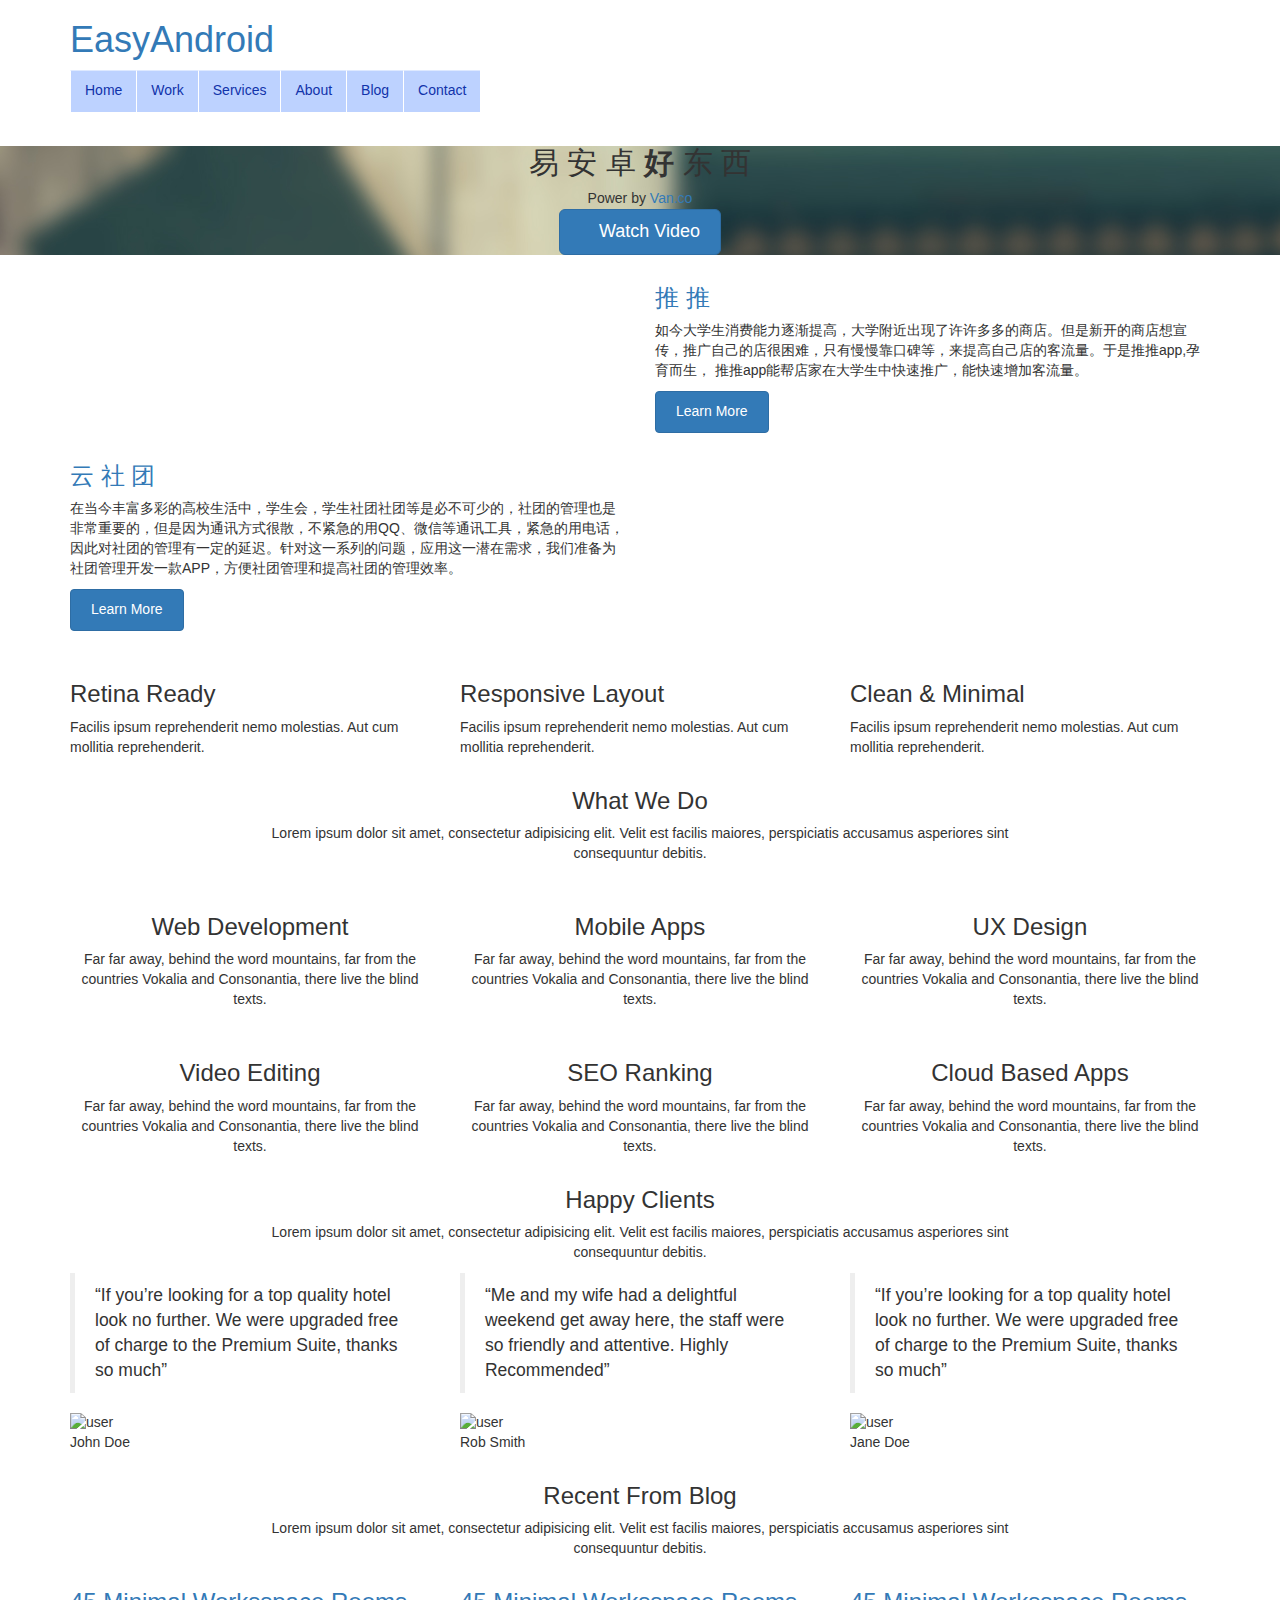
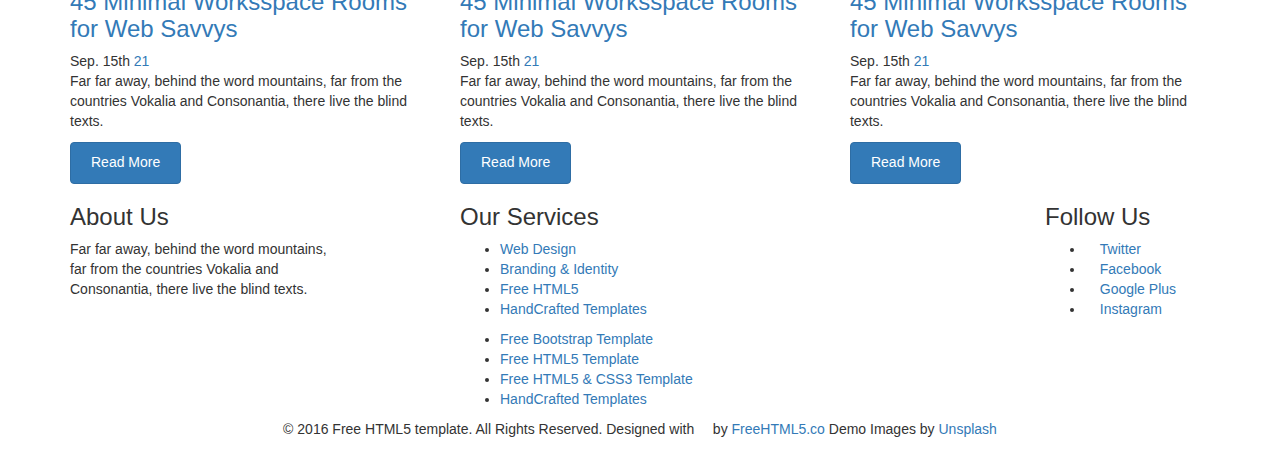
==== new/index.html @ 2b30f3b7 "new" ====
<!DOCTYPE html>
<!--[if lt IE 7]>      <html class="no-js lt-ie9 lt-ie8 lt-ie7"> <![endif]-->
<!--[if IE 7]>         <html class="no-js lt-ie9 lt-ie8"> <![endif]-->
<!--[if IE 8]>         <html class="no-js lt-ie9"> <![endif]-->
<!--[if gt IE 8]><!--> <html class="no-js"> <!--<![endif]-->
	<head>
	<meta charset="utf-8">
	<meta http-equiv="X-UA-Compatible" content="IE=edge">
	<title>Glow &mdash; 100% Free Fully Responsive HTML5 Template by FREEHTML5.co</title>
	<meta name="viewport" content="width=device-width, initial-scale=1">
	<meta name="description" content="Free HTML5 Template by FREEHTML5.CO" />
	<meta name="keywords" content="free html5, free template, free bootstrap, html5, css3, mobile first, responsive" />
	<meta name="author" content="FREEHTML5.CO" />

  <!-- 
	//////////////////////////////////////////////////////

	FREE HTML5 TEMPLATE 
	DESIGNED & DEVELOPED by FREEHTML5.CO
		
	Website: 		http://freehtml5.co/
	Email: 			info@freehtml5.co
	Twitter: 		http://twitter.com/fh5co
	Facebook: 		https://www.facebook.com/fh5co

	//////////////////////////////////////////////////////
	 -->

  	<!-- Facebook and Twitter integration -->
	<meta property="og:title" content=""/>
	<meta property="og:image" content=""/>
	<meta property="og:url" content=""/>
	<meta property="og:site_name" content=""/>
	<meta property="og:description" content=""/>
	<meta name="twitter:title" content="" />
	<meta name="twitter:image" content="" />
	<meta name="twitter:url" content="" />
	<meta name="twitter:card" content="" />

	<!-- Place favicon.ico and apple-touch-icon.png in the root directory -->
	<link rel="shortcut icon" href="favicon.ico">

	<!-- <link href='https://fonts.googleapis.com/css?family=Open+Sans:400,700,300' rel='stylesheet' type='text/css'> -->
	
	<!-- Animate.css -->
	<link rel="stylesheet" href="css/animate.css">
	<!-- Icomoon Icon Fonts-->
	<link rel="stylesheet" href="css/icomoon.css">
	<!-- Bootstrap  -->
	<link rel="stylesheet" href="css/bootstrap.css">
	<!-- Magnific Popup -->
	<link rel="stylesheet" href="css/magnific-popup.css">
	<!-- Superfish -->
	<link rel="stylesheet" href="css/superfish.css">

	<link rel="stylesheet" href="css/style.css">


	<!-- Modernizr JS -->
	<script src="js/modernizr-2.6.2.min.js"></script>
	<!-- FOR IE9 below -->
	<!--[if lt IE 9]>
	<script src="js/respond.min.js"></script>
	<![endif]-->

	</head>
	<body>
		<div id="fh5co-wrapper">
		<div id="fh5co-page">
		<div id="fh5co-header">
			<header id="fh5co-header-section">
				<div class="container">
					<div class="nav-header">
						<a href="#" class="js-fh5co-nav-toggle fh5co-nav-toggle"><i></i></a>
						<h1 id="fh5co-logo"><a href="index.html">EasyAndroid</a></h1>
						<!-- START #fh5co-menu-wrap -->
						<nav id="fh5co-menu-wrap" role="navigation">
							<ul class="sf-menu" id="fh5co-primary-menu">
								<li class="active">
									<a href="index.html">Home</a>
								</li>
								<li>
									<a href="portfolio.html" class="fh5co-sub-ddown">Work</a>
									<ul class="fh5co-sub-menu">
										<li><a href="http://freehtml5.co/preview/?item=build-free-html5-bootstrap-template" target="_blank">Build</a></li>
										<li><a href="http://freehtml5.co/preview/?item=work-free-html5-template-bootstrap" target="_blank">Work</a></li>
										<li><a href="http://freehtml5.co/preview/?item=light-free-html5-template-bootstrap" target="_blank">Light</a></li>
										<li><a href="http://freehtml5.co/preview/?item=relic-free-html5-template-using-bootstrap" target="_blank">Relic</a></li>
										<li><a href="http://freehtml5.co/preview/?item=display-free-html5-template-using-bootstrap" target="_blank">Display</a></li>
										<li><a href="http://freehtml5.co/preview/?item=sprint-free-html5-template-bootstrap" target="_blank">Sprint</a></li>
									</ul>
								</li>
								<li>
									<a href="services.html" class="fh5co-sub-ddown">Services</a>
									 <ul class="fh5co-sub-menu">
									 	<li><a href="left-sidebar.html">Web Development</a></li>
									 	<li><a href="right-sidebar.html">Branding &amp; Identity</a></li>
										<li>
											<a href="#" class="fh5co-sub-ddown">Free HTML5</a>
											<ul class="fh5co-sub-menu">
												<li><a href="http://freehtml5.co/preview/?item=build-free-html5-bootstrap-template" target="_blank">Build</a></li>
												<li><a href="http://freehtml5.co/preview/?item=work-free-html5-template-bootstrap" target="_blank">Work</a></li>
												<li><a href="http://freehtml5.co/preview/?item=light-free-html5-template-bootstrap" target="_blank">Light</a></li>
												<li><a href="http://freehtml5.co/preview/?item=relic-free-html5-template-using-bootstrap" target="_blank">Relic</a></li>
												<li><a href="http://freehtml5.co/preview/?item=display-free-html5-template-using-bootstrap" target="_blank">Display</a></li>
												<li><a href="http://freehtml5.co/preview/?item=sprint-free-html5-template-bootstrap" target="_blank">Sprint</a></li>
											</ul>
										</li>
										<li><a href="#">UI Animation</a></li>
										<li><a href="#">Copywriting</a></li>
										<li><a href="#">Photography</a></li> 
									</ul>
								</li>
								<li><a href="about.html">About</a></li>
								<li><a href="blog.html">Blog</a></li>
								<li><a href="contact.html">Contact</a></li>
							</ul>
						</nav>
					</div>
				</div>
			</header>
		</div>
		

		<div class="fh5co-hero">
			<div class="fh5co-overlay"></div>
			<div class="fh5co-cover text-center" data-stellar-background-ratio="0.5" style="background-image: url(images/background1.jpg);">
				<div class="desc animate-box">
					<!--<h2>Easy Android <strong>Good</strong> Things</h2>-->
					<h2>易 安 卓 <strong>好</strong> 东 西 </h2>
					<!--<span>Lovely Crafted by <a href="http://frehtml5.co/" target="_blank" class="fh5co-site-name">FREEHTML5.co</a></span>-->
					<span>Power by <a href="http://frehtml5.co/" target="_blank" class="fh5co-site-name">Van.co</a></span>
					<p><a class="btn btn-primary btn-lg popup-vimeo btn-video" href="https://vimeo.com/channels/staffpicks/93951774"><i class="icon-play"></i> Watch Video</a></p>
				</div>
			</div>

		</div>
		<!-- end:header-top -->
		<div id="fh5co-partner">
			<div class="container">
				<div class="partner-wrap">
					<div class="wrap">
						<div class="partner animate-box">
							<div class="inner">
								<img class="img-responsive" src="images/logo-1.png" alt="">
							</div>
						</div>
						<div class="partner animate-box">
							<div class="inner">
								<img class="img-responsive" src="images/logo-2.png" alt="">
							</div>
						</div>
						<div class="partner animate-box">
							<div class="inner">
								<img class="img-responsive" src="images/logo-3.png" alt="">
							</div>
						</div>
						<div class="partner animate-box">
							<div class="inner">
								<img class="img-responsive" src="images/logo-4.png" alt="">
							</div>
						</div>
						<div class="partner animate-box">
							<div class="inner">
								<img class="img-responsive" src="images/logo-5.png" alt="">
							</div>
						</div>
					</div>
				</div>
			</div>
		</div>
		<div id="fh5co-work">
			<div class="container">
				<div class="row">
					<div class="col-md-12 work">
						<div class="row">
							<div class="col-md-6 col-md-pull-2">
								<div class="half-inner" style="background-image:url(images/tuitui.jpg);">
								</div>
							</div>
							<div class="col-md-6 animate-box">
								<div class="desc">
									<h3><a href="#">推 推</a></h3>
									<p>如今大学生消费能力逐渐提高，大学附近出现了许许多多的商店。但是新开的商店想宣传，推广自己的店很困难，只有慢慢靠口碑等，来提高自己店的客流量。于是推推app,孕育而生，
										推推app能帮店家在大学生中快速推广，能快速增加客流量。
									</p>
									<p><a class="btn btn-primary" href="#">Learn More</a></p>
								</div>
							</div>
						</div>
					</div>
					<div class="col-md-12 work">
						<div class="row">
							<div class="col-md-6 col-md-push-6">
								<div class="half-inner half-inner2" style="background-image:url(images/chengyuan.png);">
								</div>
							</div>
							<div class="col-md-6 col-md-pull-6 animate-box">
								<div class="desc desc2">
									<h3><a href="#">云 社 团</a></h3>
									<p>在当今丰富多彩的高校生活中，学生会，学生社团社团等是必不可少的，社团的管理也是非常重要的，但是因为通讯方式很散，不紧急的用QQ、微信等通讯工具，紧急的用电话，因此对社团的管理有一定的延迟。针对这一系列的问题，应用这一潜在需求，我们准备为社团管理开发一款APP，方便社团管理和提高社团的管理效率。</p>
									<p><a class="btn btn-primary" href="#">Learn More</a></p>
								</div>
							</div>
						</div>
					</div>
				</div>
			</div>

			<div id="fh5co-features">
				<div class="container">
					<div class="row">
						<div class="col-md-4 animate-box">

							<div class="feature-left">
								<span class="icon">
									<i class="icon-laptop"></i>
								</span>
								<div class="feature-copy">
									<h3>Retina Ready</h3>
									<p>Facilis ipsum reprehenderit nemo molestias. Aut cum mollitia reprehenderit.</p>
								</div>
							</div>

						</div>

						<div class="col-md-4 animate-box">
							<div class="feature-left">
								<span class="icon">
									<i class="icon-mobile"></i>
								</span>
								<div class="feature-copy">
									<h3>Responsive Layout</h3>
									<p>Facilis ipsum reprehenderit nemo molestias. Aut cum mollitia reprehenderit.</p>
								</div>
							</div>

						</div>
						<div class="col-md-4 animate-box">
							<div class="feature-left">
								<span class="icon">
									<i class="icon-browser"></i>
								</span>
								<div class="feature-copy">
									<h3>Clean &amp; Minimal</h3>
									<p>Facilis ipsum reprehenderit nemo molestias. Aut cum mollitia reprehenderit.</p>
								</div>
							</div>
						</div>
					</div>
				</div>
			</div>
		</div>

		<div id="fh5co-services-section">
			<div class="container">
				<div class="row">
					<div class="col-md-8 col-md-offset-2 text-center heading-section animate-box">
						<h3>What We Do</h3>
						<p>Lorem ipsum dolor sit amet, consectetur adipisicing elit. Velit est facilis maiores, perspiciatis accusamus asperiores sint consequuntur debitis.</p>
					</div>
				</div>
			</div>
			<div class="container">
				<div class="row text-center">
					<div class="col-md-4 col-sm-4">
						<div class="services animate-box">
							<span><i class="icon-browser"></i></span>
							<h3>Web Development</h3>
							<p>Far far away, behind the word mountains, far from the countries Vokalia and Consonantia, there live the blind texts.</p>
						</div>
					</div>
					<div class="col-md-4 col-sm-4">
						<div class="services animate-box">
							<span><i class="icon-mobile"></i></span>
							<h3>Mobile Apps</h3>
							<p>Far far away, behind the word mountains, far from the countries Vokalia and Consonantia, there live the blind texts.</p>
						</div>
					</div>
					<div class="col-md-4 col-sm-4">
						<div class="services animate-box">
							<span><i class="icon-tools"></i></span>
							<h3>UX Design</h3>
							<p>Far far away, behind the word mountains, far from the countries Vokalia and Consonantia, there live the blind texts.</p>
						</div>
					</div>
					<div class="col-md-4 col-sm-4">
						<div class="services animate-box">
							<span><i class="icon-video"></i></span>
							<h3>Video Editing</h3>
							<p>Far far away, behind the word mountains, far from the countries Vokalia and Consonantia, there live the blind texts.</p>
						</div>
					</div>
					<div class="col-md-4 col-sm-4">
						<div class="services animate-box">
							<span><i class="icon-search"></i></span>
							<h3>SEO Ranking</h3>
							<p>Far far away, behind the word mountains, far from the countries Vokalia and Consonantia, there live the blind texts.</p>
						</div>
					</div>
					<div class="col-md-4 col-sm-4">
						<div class="services animate-box">
							<span><i class="icon-cloud"></i></span>
							<h3>Cloud Based Apps</h3>
							<p>Far far away, behind the word mountains, far from the countries Vokalia and Consonantia, there live the blind texts.</p>
						</div>
					</div>
				</div>
			</div>
		</div>

		<!-- END What we do -->
		
		<div id="fh5co-content-section" class="fh5co-section-gray">
			<div class="container">
				<div class="row">
					<div class="col-md-8 col-md-offset-2 text-center heading-section animate-box">
						<h3>Happy Clients</h3>
						<p>Lorem ipsum dolor sit amet, consectetur adipisicing elit. Velit est facilis maiores, perspiciatis accusamus asperiores sint consequuntur debitis.</p>
					</div>
				</div>
			</div>
			<div class="container">
				<div class="row">
					<div class="col-md-4 animate-box">
						<div class="testimony">
							<blockquote>
								&ldquo;If you’re looking for a top quality hotel look no further. We were upgraded free of charge to the Premium Suite, thanks so much&rdquo;
							</blockquote>
							<figure>
								<img class="img-responsive" src="images/person_1.jpg" alt="user">
							</figure>
							<p class="author">John Doe</p>
						</div>
					</div>
					<div class="col-md-4 animate-box">
						<div class="testimony">
							<blockquote>
								&ldquo;Me and my wife had a delightful weekend get away here, the staff were so friendly and attentive. Highly Recommended&rdquo;
							</blockquote>
							<figure>
								<img class="img-responsive" src="images/person_2.jpg" alt="user">
							</figure>
							<p class="author">Rob Smith</p>
						</div>
					</div>
					<div class="col-md-4 animate-box">
						<div class="testimony">
							<blockquote>
								&ldquo;If you’re looking for a top quality hotel look no further. We were upgraded free of charge to the Premium Suite, thanks so much&rdquo;
							</blockquote>
							<figure>
								<img class="img-responsive" src="images/person_3.jpg" alt="user">
							</figure>
							<p class="author">Jane Doe</p>
						</div>
					</div>
				</div>
			</div>
		</div>
		<!-- fh5co-content-section -->


		<div id="fh5co-blog-section">
			<div class="container">
				<div class="row">
					<div class="col-md-8 col-md-offset-2 text-center heading-section animate-box">
						<h3>Recent From Blog</h3>
						<p>Lorem ipsum dolor sit amet, consectetur adipisicing elit. Velit est facilis maiores, perspiciatis accusamus asperiores sint consequuntur debitis.</p>
					</div>
				</div>
			</div>
			<div class="container">
				<div class="row row-bottom-padded-md">
					<div class="col-lg-4 col-md-4">
						<div class="fh5co-blog animate-box">
							<a href="#"><img class="img-responsive" src="images/blog-1.jpg" alt=""></a>
							<div class="blog-text">
								<div class="prod-title">
									<h3><a href=""#>45 Minimal Worksspace Rooms for Web Savvys</a></h3>
									<span class="posted_by">Sep. 15th</span>
									<span class="comment"><a href="">21<i class="icon-bubble2"></i></a></span>
									<p>Far far away, behind the word mountains, far from the countries Vokalia and Consonantia, there live the blind texts.</p>
									<a href="#" class="btn btn-primary">Read More</a>
								</div>
							</div> 
						</div>
					</div>
					<div class="col-lg-4 col-md-4">
						<div class="fh5co-blog animate-box">
							<a href="#"><img class="img-responsive" src="images/blog-2.jpg" alt=""></a>
							<div class="blog-text">
								<div class="prod-title">
									<h3><a href=""#>45 Minimal Worksspace Rooms for Web Savvys</a></h3>
									<span class="posted_by">Sep. 15th</span>
									<span class="comment"><a href="">21<i class="icon-bubble2"></i></a></span>
									<p>Far far away, behind the word mountains, far from the countries Vokalia and Consonantia, there live the blind texts.</p>
									<a href="#" class="btn btn-primary">Read More</a>
								</div>
							</div> 
						</div>
					</div>
					<div class="col-lg-4 col-md-4">
						<div class="fh5co-blog animate-box">
							<a href="#"><img class="img-responsive" src="images/blog-3.jpg" alt=""></a>
							<div class="blog-text">
								<div class="prod-title">
									<h3><a href=""#>45 Minimal Worksspace Rooms for Web Savvys</a></h3>
									<span class="posted_by">Sep. 15th</span>
									<span class="comment"><a href="">21<i class="icon-bubble2"></i></a></span>
									<p>Far far away, behind the word mountains, far from the countries Vokalia and Consonantia, there live the blind texts.</p>
									<a href="#" class="btn btn-primary">Read More</a>
								</div>
							</div> 
						</div>
					</div>
				</div>

			</div>
		</div>
		<!-- fh5co-blog-section -->
		<footer>
			<div id="footer">
				<div class="container">
					<div class="row">
						<div class="col-md-3 col-sm-12 col-sm-push-0 col-xs-12 col-xs-push-0">
							<h3>About Us</h3>
							<p>Far far away, behind the word mountains, far from the countries Vokalia and Consonantia, there live the blind texts. </p>
						</div>
						<div class="col-md-6 col-md-push-1 col-sm-12 col-sm-push-0 col-xs-12 col-xs-push-0">
							<h3>Our Services</h3>
							<ul class="float">
								<li><a href="#">Web Design</a></li>
								<li><a href="#">Branding &amp; Identity</a></li>
								<li><a href="#">Free HTML5</a></li>
								<li><a href="#">HandCrafted Templates</a></li>
							</ul>
							<ul class="float">
								<li><a href="#">Free Bootstrap Template</a></li>
								<li><a href="#">Free HTML5 Template</a></li>
								<li><a href="#">Free HTML5 &amp; CSS3 Template</a></li>
								<li><a href="#">HandCrafted Templates</a></li>
							</ul>

						</div>

						<div class="col-md-2 col-md-push-1 col-sm-12 col-sm-push-0 col-xs-12 col-xs-push-0">
							<h3>Follow Us</h3>
							<ul class="fh5co-social">
								<li><a href="#"><i class="icon-twitter2"></i> Twitter</a></li>
								<li><a href="#"><i class="icon-facebook2"></i> Facebook</a></li>
								<li><a href="#"><i class="icon-google-plus2"></i> Google Plus</a></li>
								<li><a href="#"><i class="icon-instagram2"></i> Instagram</a></li>
							</ul>
						</div>
					</div>
				</div>
				<div class="fh5co-copyright text-center">
					<p>&copy; 2016 Free HTML5 template. All Rights Reserved. <span>Designed with <i class="icon-heart"></i> by <a href="http://freehtml5.co/" target="_blank">FreeHTML5.co</a> Demo Images by <a href="http://unsplash.com/" target="_blank">Unsplash</a></span></p>	
				</div>
			</div>
		</footer>
	

	</div>
	<!-- END fh5co-page -->

	</div>
	<!-- END fh5co-wrapper -->

	<!-- jQuery -->


	<script src="js/jquery.min.js"></script>
	<!-- jQuery Easing -->
	<script src="js/jquery.easing.1.3.js"></script>
	<!-- Bootstrap -->
	<script src="js/bootstrap.min.js"></script>
	<!-- Waypoints -->
	<script src="js/jquery.waypoints.min.js"></script>
	<!-- Stellar -->
	<script src="js/jquery.stellar.min.js"></script>
	<!-- Superfish -->
	<script src="js/hoverIntent.js"></script>
	<script src="js/superfish.js"></script>
	<!-- Magnific Popup -->
	<script src="js/jquery.magnific-popup.min.js"></script>
	<script src="js/magnific-popup-options.js"></script>

	<!-- Main JS -->
	<script src="js/main.js"></script>

	</body>
</html>
---- new/css/icomoon.css ----
@font-face {
    font-family: 'icomoon';
    src:    url('fonts/icomoon.eot?1oniuf');
    src:    url('fonts/icomoon.eot?1oniuf#iefix') format('embedded-opentype'),
        url('fonts/icomoon.ttf?1oniuf') format('truetype'),
        url('fonts/icomoon.woff?1oniuf') format('woff'),
        url('fonts/icomoon.svg?1oniuf#icomoon') format('svg');
    font-weight: normal;
    font-style: normal;
}

[class^="icon-"], [class*=" icon-"] {
    /* use !important to prevent issues with browser extensions that change fonts */
    font-family: 'icomoon' !important;
    speak: none;
    font-style: normal;
    font-weight: normal;
    font-variant: normal;
    text-transform: none;
    line-height: 1;

    /* Better Font Rendering =========== */
    -webkit-font-smoothing: antialiased;
    -moz-osx-font-smoothing: grayscale;
}

.icon-mobile:before {
    content: "\e000";
}
.icon-laptop:before {
    content: "\e001";
}
.icon-desktop:before {
    content: "\e002";
}
.icon-tablet:before {
    content: "\e003";
}
.icon-phone:before {
    content: "\e004";
}
.icon-document:before {
    content: "\e005";
}
.icon-documents:before {
    content: "\e006";
}
.icon-search:before {
    content: "\e007";
}
.icon-clipboard:before {
    content: "\e008";
}
.icon-newspaper:before {
    content: "\e009";
}
.icon-notebook:before {
    content: "\e00a";
}
.icon-book-open:before {
    content: "\e00b";
}
.icon-browser:before {
    content: "\e00c";
}
.icon-calendar:before {
    content: "\e00d";
}
.icon-presentation:before {
    content: "\e00e";
}
.icon-picture:before {
    content: "\e00f";
}
.icon-pictures:before {
    content: "\e010";
}
.icon-video:before {
    content: "\e011";
}
.icon-camera:before {
    content: "\e012";
}
.icon-printer:before {
    content: "\e013";
}
.icon-toolbox:before {
    content: "\e014";
}
.icon-briefcase:before {
    content: "\e015";
}
.icon-wallet:before {
    content: "\e016";
}
.icon-gift:before {
    content: "\e017";
}
.icon-bargraph:before {
    content: "\e018";
}
.icon-grid:before {
    content: "\e019";
}
.icon-expand:before {
    content: "\e01a";
}
.icon-focus:before {
    content: "\e01b";
}
.icon-edit:before {
    content: "\e01c";
}
.icon-adjustments:before {
    content: "\e01d";
}
.icon-ribbon:before {
    content: "\e01e";
}
.icon-hourglass:before {
    content: "\e01f";
}
.icon-lock:before {
    content: "\e020";
}
.icon-megaphone:before {
    content: "\e021";
}
.icon-shield:before {
    content: "\e022";
}
.icon-trophy:before {
    content: "\e023";
}
.icon-flag:before {
    content: "\e024";
}
.icon-map:before {
    content: "\e025";
}
.icon-puzzle:before {
    content: "\e026";
}
.icon-basket:before {
    content: "\e027";
}
.icon-envelope:before {
    content: "\e028";
}
.icon-streetsign:before {
    content: "\e029";
}
.icon-telescope:before {
    content: "\e02a";
}
.icon-gears:before {
    content: "\e02b";
}
.icon-key:before {
    content: "\e02c";
}
.icon-paperclip:before {
    content: "\e02d";
}
.icon-attachment:before {
    content: "\e02e";
}
.icon-pricetags:before {
    content: "\e02f";
}
.icon-lightbulb:before {
    content: "\e030";
}
.icon-layers:before {
    content: "\e031";
}
.icon-pencil:before {
    content: "\e032";
}
.icon-tools:before {
    content: "\e033";
}
.icon-tools-2:before {
    content: "\e034";
}
.icon-scissors:before {
    content: "\e035";
}
.icon-paintbrush:before {
    content: "\e036";
}
.icon-magnifying-glass:before {
    content: "\e037";
}
.icon-circle-compass:before {
    content: "\e038";
}
.icon-linegraph:before {
    content: "\e039";
}
.icon-mic:before {
    content: "\e03a";
}
.icon-strategy:before {
    content: "\e03b";
}
.icon-beaker:before {
    content: "\e03c";
}
.icon-caution:before {
    content: "\e03d";
}
.icon-recycle:before {
    content: "\e03e";
}
.icon-anchor:before {
    content: "\e03f";
}
.icon-profile-male:before {
    content: "\e040";
}
.icon-profile-female:before {
    content: "\e041";
}
.icon-bike:before {
    content: "\e042";
}
.icon-wine:before {
    content: "\e043";
}
.icon-hotairballoon:before {
    content: "\e044";
}
.icon-globe:before {
    content: "\e045";
}
.icon-genius:before {
    content: "\e046";
}
.icon-map-pin:before {
    content: "\e047";
}
.icon-dial:before {
    content: "\e048";
}
.icon-chat:before {
    content: "\e049";
}
.icon-heart:before {
    content: "\e04a";
}
.icon-cloud:before {
    content: "\e04b";
}
.icon-upload:before {
    content: "\e04c";
}
.icon-download:before {
    content: "\e04d";
}
.icon-target:before {
    content: "\e04e";
}
.icon-hazardous:before {
    content: "\e04f";
}
.icon-piechart:before {
    content: "\e050";
}
.icon-speedometer:before {
    content: "\e051";
}
.icon-global:before {
    content: "\e052";
}
.icon-compass:before {
    content: "\e053";
}
.icon-lifesaver:before {
    content: "\e054";
}
.icon-clock:before {
    content: "\e055";
}
.icon-aperture:before {
    content: "\e056";
}
.icon-quote:before {
    content: "\e057";
}
.icon-scope:before {
    content: "\e058";
}
.icon-alarmclock:before {
    content: "\e059";
}
.icon-refresh:before {
    content: "\e05a";
}
.icon-happy:before {
    content: "\e05b";
}
.icon-sad:before {
    content: "\e05c";
}
.icon-facebook:before {
    content: "\e05d";
}
.icon-twitter:before {
    content: "\e05e";
}
.icon-googleplus:before {
    content: "\e05f";
}
.icon-rss:before {
    content: "\e060";
}
.icon-tumblr:before {
    content: "\e061";
}
.icon-linkedin:before {
    content: "\e062";
}
.icon-dribbble:before {
    content: "\e063";
}
.icon-box2:before {
    content: "\ea82";
}
.icon-write:before {
    content: "\ea83";
}
.icon-clock2:before {
    content: "\ea84";
}
.icon-reply2:before {
    content: "\ea85";
}
.icon-reply-all2:before {
    content: "\ea86";
}
.icon-forward2:before {
    content: "\ea87";
}
.icon-flag2:before {
    content: "\ea88";
}
.icon-search2:before {
    content: "\ea89";
}
.icon-trash2:before {
    content: "\ea8a";
}
.icon-envelope2:before {
    content: "\ea8b";
}
.icon-bubble:before {
    content: "\ea8c";
}
.icon-bubbles:before {
    content: "\ea8d";
}
.icon-user2:before {
    content: "\ea8e";
}
.icon-users2:before {
    content: "\ea8f";
}
.icon-cloud2:before {
    content: "\ea90";
}
.icon-download2:before {
    content: "\ea91";
}
.icon-upload2:before {
    content: "\ea92";
}
.icon-rain:before {
    content: "\ea93";
}
.icon-sun:before {
    content: "\ea94";
}
.icon-moon2:before {
    content: "\ea95";
}
.icon-bell2:before {
    content: "\ea96";
}
.icon-folder2:before {
    content: "\ea97";
}
.icon-pin2:before {
    content: "\ea98";
}
.icon-sound2:before {
    content: "\ea99";
}
.icon-microphone:before {
    content: "\ea9a";
}
.icon-camera2:before {
    content: "\ea9b";
}
.icon-image2:before {
    content: "\ea9c";
}
.icon-cog2:before {
    content: "\ea9d";
}
.icon-calendar2:before {
    content: "\ea9e";
}
.icon-book2:before {
    content: "\ea9f";
}
.icon-map-marker:before {
    content: "\eaa0";
}
.icon-store:before {
    content: "\eaa1";
}
.icon-support:before {
    content: "\eaa2";
}
.icon-tag2:before {
    content: "\eaa3";
}
.icon-heart2:before {
    content: "\eaa4";
}
.icon-video-camera:before {
    content: "\eaa5";
}
.icon-trophy2:before {
    content: "\eaa6";
}
.icon-cart:before {
    content: "\eaa7";
}
.icon-eye2:before {
    content: "\eaa8";
}
.icon-cancel:before {
    content: "\eaa9";
}
.icon-chart:before {
    content: "\eaaa";
}
.icon-target2:before {
    content: "\eaab";
}
.icon-printer2:before {
    content: "\eaac";
}
.icon-location2:before {
    content: "\eaad";
}
.icon-bookmark2:before {
    content: "\eaae";
}
.icon-monitor:before {
    content: "\eaaf";
}
.icon-cross2:before {
    content: "\eab0";
}
.icon-plus2:before {
    content: "\eab1";
}
.icon-left:before {
    content: "\eab2";
}
.icon-up:before {
    content: "\eab3";
}
.icon-browser2:before {
    content: "\eab4";
}
.icon-windows:before {
    content: "\eab5";
}
.icon-switch2:before {
    content: "\eab6";
}
.icon-dashboard:before {
    content: "\eab7";
}
.icon-play:before {
    content: "\eab8";
}
.icon-fast-forward:before {
    content: "\eab9";
}
.icon-next:before {
    content: "\eaba";
}
.icon-refresh2:before {
    content: "\eabb";
}
.icon-film:before {
    content: "\eabc";
}
.icon-home2:before {
    content: "\eabd";
}
.icon-add-to-list:before {
    content: "\e901";
}
.icon-classic-computer:before {
    content: "\e902";
}
.icon-controller-fast-backward:before {
    content: "\e903";
}
.icon-creative-commons-attribution:before {
    content: "\e904";
}
.icon-creative-commons-noderivs:before {
    content: "\e905";
}
.icon-creative-commons-noncommercial-eu:before {
    content: "\e906";
}
.icon-creative-commons-noncommercial-us:before {
    content: "\e907";
}
.icon-creative-commons-public-domain:before {
    content: "\e908";
}
.icon-creative-commons-remix:before {
    content: "\e909";
}
.icon-creative-commons-share:before {
    content: "\e90a";
}
.icon-creative-commons-sharealike:before {
    content: "\e90b";
}
.icon-creative-commons:before {
    content: "\e90c";
}
.icon-document-landscape:before {
    content: "\e90d";
}
.icon-remove-user:before {
    content: "\e90e";
}
.icon-warning:before {
    content: "\e90f";
}
.icon-arrow-bold-down:before {
    content: "\e910";
}
.icon-arrow-bold-left:before {
    content: "\e911";
}
.icon-arrow-bold-right:before {
    content: "\e912";
}
.icon-arrow-bold-up:before {
    content: "\e913";
}
.icon-arrow-down:before {
    content: "\e914";
}
.icon-arrow-left:before {
    content: "\e915";
}
.icon-arrow-long-down:before {
    content: "\e916";
}
.icon-arrow-long-left:before {
    content: "\e917";
}
.icon-arrow-long-right:before {
    content: "\e918";
}
.icon-arrow-long-up:before {
    content: "\e919";
}
.icon-arrow-right:before {
    content: "\e91a";
}
.icon-arrow-up:before {
    content: "\e91b";
}
.icon-arrow-with-circle-down:before {
    content: "\e91c";
}
.icon-arrow-with-circle-left:before {
    content: "\e91d";
}
.icon-arrow-with-circle-right:before {
    content: "\e91e";
}
.icon-arrow-with-circle-up:before {
    content: "\e91f";
}
.icon-bookmark:before {
    content: "\e920";
}
.icon-bookmarks:before {
    content: "\e921";
}
.icon-chevron-down:before {
    content: "\e922";
}
.icon-chevron-left:before {
    content: "\e923";
}
.icon-chevron-right:before {
    content: "\e924";
}
.icon-chevron-small-down:before {
    content: "\e925";
}
.icon-chevron-small-left:before {
    content: "\e926";
}
.icon-chevron-small-right:before {
    content: "\e927";
}
.icon-chevron-small-up:before {
    content: "\e928";
}
.icon-chevron-thin-down:before {
    content: "\e929";
}
.icon-chevron-thin-left:before {
    content: "\e92a";
}
.icon-chevron-thin-right:before {
    content: "\e92b";
}
.icon-chevron-thin-up:before {
    content: "\e92c";
}
.icon-chevron-up:before {
    content: "\e92d";
}
.icon-chevron-with-circle-down:before {
    content: "\e92e";
}
.icon-chevron-with-circle-left:before {
    content: "\e92f";
}
.icon-chevron-with-circle-right:before {
    content: "\e930";
}
.icon-chevron-with-circle-up:before {
    content: "\e931";
}
.icon-cloud3:before {
    content: "\e932";
}
.icon-controller-fast-forward:before {
    content: "\e933";
}
.icon-controller-jump-to-start:before {
    content: "\e934";
}
.icon-controller-next:before {
    content: "\e935";
}
.icon-controller-paus:before {
    content: "\e936";
}
.icon-controller-play:before {
    content: "\e937";
}
.icon-controller-record:before {
    content: "\e938";
}
.icon-controller-stop:before {
    content: "\e939";
}
.icon-controller-volume:before {
    content: "\e93a";
}
.icon-dot-single:before {
    content: "\e93b";
}
.icon-dots-three-horizontal:before {
    content: "\e93c";
}
.icon-dots-three-vertical:before {
    content: "\e93d";
}
.icon-dots-two-horizontal:before {
    content: "\e93e";
}
.icon-dots-two-vertical:before {
    content: "\e93f";
}
.icon-download3:before {
    content: "\e940";
}
.icon-emoji-flirt:before {
    content: "\e941";
}
.icon-flow-branch:before {
    content: "\e942";
}
.icon-flow-cascade:before {
    content: "\e943";
}
.icon-flow-line:before {
    content: "\e944";
}
.icon-flow-parallel:before {
    content: "\e945";
}
.icon-flow-tree:before {
    content: "\e946";
}
.icon-install:before {
    content: "\e947";
}
.icon-layers2:before {
    content: "\e948";
}
.icon-open-book:before {
    content: "\e949";
}
.icon-resize-100:before {
    content: "\e94a";
}
.icon-resize-full-screen:before {
    content: "\e94b";
}
.icon-save:before {
    content: "\e94c";
}
.icon-select-arrows:before {
    content: "\e94d";
}
.icon-sound-mute:before {
    content: "\e94e";
}
.icon-sound:before {
    content: "\e94f";
}
.icon-trash:before {
    content: "\e950";
}
.icon-triangle-down:before {
    content: "\e951";
}
.icon-triangle-left:before {
    content: "\e952";
}
.icon-triangle-right:before {
    content: "\e953";
}
.icon-triangle-up:before {
    content: "\e954";
}
.icon-uninstall:before {
    content: "\e955";
}
.icon-upload-to-cloud:before {
    content: "\e956";
}
.icon-upload3:before {
    content: "\e957";
}
.icon-add-user:before {
    content: "\e958";
}
.icon-address:before {
    content: "\e959";
}
.icon-adjust:before {
    content: "\e95a";
}
.icon-air:before {
    content: "\e95b";
}
.icon-aircraft-landing:before {
    content: "\e95c";
}
.icon-aircraft-take-off:before {
    content: "\e95d";
}
.icon-aircraft:before {
    content: "\e95e";
}
.icon-align-bottom:before {
    content: "\e95f";
}
.icon-align-horizontal-middle:before {
    content: "\e960";
}
.icon-align-left:before {
    content: "\e961";
}
.icon-align-right:before {
    content: "\e962";
}
.icon-align-top:before {
    content: "\e963";
}
.icon-align-vertical-middle:before {
    content: "\e964";
}
.icon-archive:before {
    content: "\e965";
}
.icon-area-graph:before {
    content: "\e966";
}
.icon-attachment2:before {
    content: "\e967";
}
.icon-awareness-ribbon:before {
    content: "\e968";
}
.icon-back-in-time:before {
    content: "\e969";
}
.icon-back:before {
    content: "\e96a";
}
.icon-bar-graph:before {
    content: "\e96b";
}
.icon-battery:before {
    content: "\e96c";
}
.icon-beamed-note:before {
    content: "\e96d";
}
.icon-bell:before {
    content: "\e96e";
}
.icon-blackboard:before {
    content: "\e96f";
}
.icon-block:before {
    content: "\e970";
}
.icon-book:before {
    content: "\e971";
}
.icon-bowl:before {
    content: "\e972";
}
.icon-box:before {
    content: "\e973";
}
.icon-briefcase2:before {
    content: "\e974";
}
.icon-browser3:before {
    content: "\e975";
}
.icon-brush:before {
    content: "\e976";
}
.icon-bucket:before {
    content: "\e977";
}
.icon-cake:before {
    content: "\e978";
}
.icon-calculator:before {
    content: "\e979";
}
.icon-calendar3:before {
    content: "\e97a";
}
.icon-camera3:before {
    content: "\e97b";
}
.icon-ccw:before {
    content: "\e97c";
}
.icon-chat2:before {
    content: "\e97d";
}
.icon-check:before {
    content: "\e97e";
}
.icon-circle-with-cross:before {
    content: "\e97f";
}
.icon-circle-with-minus:before {
    content: "\e980";
}
.icon-circle-with-plus:before {
    content: "\e981";
}
.icon-circle:before {
    content: "\e982";
}
.icon-circular-graph:before {
    content: "\e983";
}
.icon-clapperboard:before {
    content: "\e984";
}
.icon-clipboard2:before {
    content: "\e985";
}
.icon-clock3:before {
    content: "\e986";
}
.icon-code:before {
    content: "\e987";
}
.icon-cog:before {
    content: "\e988";
}
.icon-colours:before {
    content: "\e989";
}
.icon-compass2:before {
    content: "\e98a";
}
.icon-copy:before {
    content: "\e98b";
}
.icon-credit-card:before {
    content: "\e98c";
}
.icon-credit:before {
    content: "\e98d";
}
.icon-cross:before {
    content: "\e98e";
}
.icon-cup:before {
    content: "\e98f";
}
.icon-cw:before {
    content: "\e990";
}
.icon-cycle:before {
    content: "\e991";
}
.icon-database:before {
    content: "\e992";
}
.icon-dial-pad:before {
    content: "\e993";
}
.icon-direction:before {
    content: "\e994";
}
.icon-document2:before {
    content: "\e995";
}
.icon-documents2:before {
    content: "\e996";
}
.icon-drink:before {
    content: "\e997";
}
.icon-drive:before {
    content: "\e998";
}
.icon-drop:before {
    content: "\e999";
}
.icon-edit2:before {
    content: "\e99a";
}
.icon-email:before {
    content: "\e99b";
}
.icon-emoji-happy:before {
    content: "\e99c";
}
.icon-emoji-neutral:before {
    content: "\e99d";
}
.icon-emoji-sad:before {
    content: "\e99e";
}
.icon-erase:before {
    content: "\e99f";
}
.icon-eraser:before {
    content: "\e9a0";
}
.icon-export:before {
    content: "\e9a1";
}
.icon-eye:before {
    content: "\e9a2";
}
.icon-feather:before {
    content: "\e9a3";
}
.icon-flag3:before {
    content: "\e9a4";
}
.icon-flash:before {
    content: "\e9a5";
}
.icon-flashlight:before {
    content: "\e9a6";
}
.icon-flat-brush:before {
    content: "\e9a7";
}
.icon-folder-images:before {
    content: "\e9a8";
}
.icon-folder-music:before {
    content: "\e9a9";
}
.icon-folder-video:before {
    content: "\e9aa";
}
.icon-folder:before {
    content: "\e9ab";
}
.icon-forward:before {
    content: "\e9ac";
}
.icon-funnel:before {
    content: "\e9ad";
}
.icon-game-controller:before {
    content: "\e9ae";
}
.icon-gauge:before {
    content: "\e9af";
}
.icon-globe2:before {
    content: "\e9b0";
}
.icon-graduation-cap:before {
    content: "\e9b1";
}
.icon-grid2:before {
    content: "\e9b2";
}
.icon-hair-cross:before {
    content: "\e9b3";
}
.icon-hand:before {
    content: "\e9b4";
}
.icon-heart-outlined:before {
    content: "\e9b5";
}
.icon-heart3:before {
    content: "\e9b6";
}
.icon-help-with-circle:before {
    content: "\e9b7";
}
.icon-help:before {
    content: "\e9b8";
}
.icon-home:before {
    content: "\e9b9";
}
.icon-hour-glass:before {
    content: "\e9ba";
}
.icon-image-inverted:before {
    content: "\e9bb";
}
.icon-image:before {
    content: "\e9bc";
}
.icon-images:before {
    content: "\e9bd";
}
.icon-inbox:before {
    content: "\e9be";
}
.icon-infinity:before {
    content: "\e9bf";
}
.icon-info-with-circle:before {
    content: "\e9c0";
}
.icon-info:before {
    content: "\e9c1";
}
.icon-key2:before {
    content: "\e9c2";
}
.icon-keyboard:before {
    content: "\e9c3";
}
.icon-lab-flask:before {
    content: "\e9c4";
}
.icon-landline:before {
    content: "\e9c5";
}
.icon-language:before {
    content: "\e9c6";
}
.icon-laptop2:before {
    content: "\e9c7";
}
.icon-leaf:before {
    content: "\e9c8";
}
.icon-level-down:before {
    content: "\e9c9";
}
.icon-level-up:before {
    content: "\e9ca";
}
.icon-lifebuoy:before {
    content: "\e9cb";
}
.icon-light-bulb:before {
    content: "\e9cc";
}
.icon-light-down:before {
    content: "\e9cd";
}
.icon-light-up:before {
    content: "\e9ce";
}
.icon-line-graph:before {
    content: "\e9cf";
}
.icon-link:before {
    content: "\e9d0";
}
.icon-list:before {
    content: "\e9d1";
}
.icon-location-pin:before {
    content: "\e9d2";
}
.icon-location:before {
    content: "\e9d3";
}
.icon-lock-open:before {
    content: "\e9d4";
}
.icon-lock2:before {
    content: "\e9d5";
}
.icon-log-out:before {
    content: "\e9d6";
}
.icon-login:before {
    content: "\e9d7";
}
.icon-loop:before {
    content: "\e9d8";
}
.icon-magnet:before {
    content: "\e9d9";
}
.icon-magnifying-glass2:before {
    content: "\e9da";
}
.icon-mail:before {
    content: "\e9db";
}
.icon-man:before {
    content: "\e9dc";
}
.icon-map2:before {
    content: "\e9dd";
}
.icon-mask:before {
    content: "\e9de";
}
.icon-medal:before {
    content: "\e9df";
}
.icon-megaphone2:before {
    content: "\e9e0";
}
.icon-menu:before {
    content: "\e9e1";
}
.icon-message:before {
    content: "\e9e2";
}
.icon-mic2:before {
    content: "\e9e3";
}
.icon-minus:before {
    content: "\e9e4";
}
.icon-mobile2:before {
    content: "\e9e5";
}
.icon-modern-mic:before {
    content: "\e9e6";
}
.icon-moon:before {
    content: "\e9e7";
}
.icon-mouse:before {
    content: "\e9e8";
}
.icon-music:before {
    content: "\e9e9";
}
.icon-network:before {
    content: "\e9ea";
}
.icon-new-message:before {
    content: "\e9eb";
}
.icon-new:before {
    content: "\e9ec";
}
.icon-news:before {
    content: "\e9ed";
}
.icon-note:before {
    content: "\e9ee";
}
.icon-notification:before {
    content: "\e9ef";
}
.icon-old-mobile:before {
    content: "\e9f0";
}
.icon-old-phone:before {
    content: "\e9f1";
}
.icon-palette:before {
    content: "\e9f2";
}
.icon-paper-plane:before {
    content: "\e9f3";
}
.icon-pencil2:before {
    content: "\e9f4";
}
.icon-phone2:before {
    content: "\e9f5";
}
.icon-pie-chart:before {
    content: "\e9f6";
}
.icon-pin:before {
    content: "\e9f7";
}
.icon-plus:before {
    content: "\e9f8";
}
.icon-popup:before {
    content: "\e9f9";
}
.icon-power-plug:before {
    content: "\e9fa";
}
.icon-price-ribbon:before {
    content: "\e9fb";
}
.icon-price-tag:before {
    content: "\e9fc";
}
.icon-print:before {
    content: "\e9fd";
}
.icon-progress-empty:before {
    content: "\e9fe";
}
.icon-progress-full:before {
    content: "\e9ff";
}
.icon-progress-one:before {
    content: "\ea00";
}
.icon-progress-two:before {
    content: "\ea01";
}
.icon-publish:before {
    content: "\ea02";
}
.icon-quote2:before {
    content: "\ea03";
}
.icon-radio:before {
    content: "\ea04";
}
.icon-reply-all:before {
    content: "\ea05";
}
.icon-reply:before {
    content: "\ea06";
}
.icon-retweet:before {
    content: "\ea07";
}
.icon-rocket:before {
    content: "\ea08";
}
.icon-round-brush:before {
    content: "\ea09";
}
.icon-rss2:before {
    content: "\ea0a";
}
.icon-ruler:before {
    content: "\ea0b";
}
.icon-scissors2:before {
    content: "\ea0c";
}
.icon-share-alternitive:before {
    content: "\ea0d";
}
.icon-share:before {
    content: "\ea0e";
}
.icon-shareable:before {
    content: "\ea0f";
}
.icon-shield2:before {
    content: "\ea10";
}
.icon-shop:before {
    content: "\ea11";
}
.icon-shopping-bag:before {
    content: "\ea12";
}
.icon-shopping-basket:before {
    content: "\ea13";
}
.icon-shopping-cart:before {
    content: "\ea14";
}
.icon-shuffle:before {
    content: "\ea15";
}
.icon-signal:before {
    content: "\ea16";
}
.icon-sound-mix:before {
    content: "\ea17";
}
.icon-sports-club:before {
    content: "\ea18";
}
.icon-spreadsheet:before {
    content: "\ea19";
}
.icon-squared-cross:before {
    content: "\ea1a";
}
.icon-squared-minus:before {
    content: "\ea1b";
}
.icon-squared-plus:before {
    content: "\ea1c";
}
.icon-star-outlined:before {
    content: "\ea1d";
}
.icon-star:before {
    content: "\ea1e";
}
.icon-stopwatch:before {
    content: "\ea1f";
}
.icon-suitcase:before {
    content: "\ea20";
}
.icon-swap:before {
    content: "\ea21";
}
.icon-sweden:before {
    content: "\ea22";
}
.icon-switch:before {
    content: "\ea23";
}
.icon-tablet2:before {
    content: "\ea24";
}
.icon-tag:before {
    content: "\ea25";
}
.icon-text-document-inverted:before {
    content: "\ea26";
}
.icon-text-document:before {
    content: "\ea27";
}
.icon-text:before {
    content: "\ea28";
}
.icon-thermometer:before {
    content: "\ea29";
}
.icon-thumbs-down:before {
    content: "\ea2a";
}
.icon-thumbs-up:before {
    content: "\ea2b";
}
.icon-thunder-cloud:before {
    content: "\ea2c";
}
.icon-ticket:before {
    content: "\ea2d";
}
.icon-time-slot:before {
    content: "\ea2e";
}
.icon-tools2:before {
    content: "\ea2f";
}
.icon-traffic-cone:before {
    content: "\ea30";
}
.icon-tree:before {
    content: "\ea31";
}
.icon-trophy3:before {
    content: "\ea32";
}
.icon-tv:before {
    content: "\ea33";
}
.icon-typing:before {
    content: "\ea34";
}
.icon-unread:before {
    content: "\ea35";
}
.icon-untag:before {
    content: "\ea36";
}
.icon-user:before {
    content: "\ea37";
}
.icon-users:before {
    content: "\ea38";
}
.icon-v-card:before {
    content: "\ea39";
}
.icon-video2:before {
    content: "\ea3a";
}
.icon-vinyl:before {
    content: "\ea3b";
}
.icon-voicemail:before {
    content: "\ea3c";
}
.icon-wallet2:before {
    content: "\ea3d";
}
.icon-water:before {
    content: "\ea3e";
}
.icon-500px-with-circle:before {
    content: "\ea3f";
}
.icon-500px:before {
    content: "\ea40";
}
.icon-basecamp:before {
    content: "\ea41";
}
.icon-behance:before {
    content: "\ea42";
}
.icon-creative-cloud:before {
    content: "\ea43";
}
.icon-dropbox:before {
    content: "\ea44";
}
.icon-evernote:before {
    content: "\ea45";
}
.icon-flattr:before {
    content: "\ea46";
}
.icon-foursquare:before {
    content: "\ea47";
}
.icon-google-drive:before {
    content: "\ea48";
}
.icon-google-hangouts:before {
    content: "\ea49";
}
.icon-grooveshark:before {
    content: "\ea4a";
}
.icon-icloud:before {
    content: "\ea4b";
}
.icon-mixi:before {
    content: "\ea4c";
}
.icon-onedrive:before {
    content: "\ea4d";
}
.icon-paypal:before {
    content: "\ea4e";
}
.icon-picasa:before {
    content: "\ea4f";
}
.icon-qq:before {
    content: "\ea50";
}
.icon-rdio-with-circle:before {
    content: "\ea51";
}
.icon-renren:before {
    content: "\ea52";
}
.icon-scribd:before {
    content: "\ea53";
}
.icon-sina-weibo:before {
    content: "\ea54";
}
.icon-skype-with-circle:before {
    content: "\ea55";
}
.icon-skype:before {
    content: "\ea56";
}
.icon-slideshare:before {
    content: "\ea57";
}
.icon-smashing:before {
    content: "\ea58";
}
.icon-soundcloud:before {
    content: "\ea59";
}
.icon-spotify-with-circle:before {
    content: "\ea5a";
}
.icon-spotify:before {
    content: "\ea5b";
}
.icon-swarm:before {
    content: "\ea5c";
}
.icon-vine-with-circle:before {
    content: "\ea5d";
}
.icon-vine:before {
    content: "\ea5e";
}
.icon-vk-alternitive:before {
    content: "\ea5f";
}
.icon-vk-with-circle:before {
    content: "\ea60";
}
.icon-vk:before {
    content: "\ea61";
}
.icon-xing-with-circle:before {
    content: "\ea62";
}
.icon-xing:before {
    content: "\ea63";
}
.icon-yelp:before {
    content: "\ea64";
}
.icon-dribbble-with-circle:before {
    content: "\ea65";
}
.icon-dribbble2:before {
    content: "\ea66";
}
.icon-facebook-with-circle:before {
    content: "\ea67";
}
.icon-facebook2:before {
    content: "\ea68";
}
.icon-flickr-with-circle:before {
    content: "\ea69";
}
.icon-flickr:before {
    content: "\ea6a";
}
.icon-github-with-circle:before {
    content: "\ea6b";
}
.icon-github:before {
    content: "\ea6c";
}
.icon-google-with-circle:before {
    content: "\ea6d";
}
.icon-google:before {
    content: "\ea6e";
}
.icon-instagram-with-circle:before {
    content: "\ea6f";
}
.icon-instagram:before {
    content: "\ea70";
}
.icon-lastfm-with-circle:before {
    content: "\ea71";
}
.icon-lastfm:before {
    content: "\ea72";
}
.icon-linkedin-with-circle:before {
    content: "\ea73";
}
.icon-linkedin2:before {
    content: "\ea74";
}
.icon-pinterest-with-circle:before {
    content: "\ea75";
}
.icon-pinterest:before {
    content: "\ea76";
}
.icon-rdio:before {
    content: "\ea77";
}
.icon-stumbleupon-with-circle:before {
    content: "\ea78";
}
.icon-stumbleupon:before {
    content: "\ea79";
}
.icon-tumblr-with-circle:before {
    content: "\ea7a";
}
.icon-tumblr2:before {
    content: "\ea7b";
}
.icon-twitter-with-circle:before {
    content: "\ea7c";
}
.icon-twitter2:before {
    content: "\ea7d";
}
.icon-vimeo-with-circle:before {
    content: "\ea7e";
}
.icon-vimeo:before {
    content: "\ea7f";
}
.icon-youtube-with-circle:before {
    content: "\ea80";
}
.icon-youtube:before {
    content: "\ea81";
}
.icon-home3:before {
    content: "\eabe";
}
.icon-home22:before {
    content: "\eabf";
}
.icon-home32:before {
    content: "\eac0";
}
.icon-office:before {
    content: "\eac1";
}
.icon-newspaper2:before {
    content: "\eac2";
}
.icon-pencil3:before {
    content: "\eac3";
}
.icon-pencil22:before {
    content: "\eac4";
}
.icon-quill:before {
    content: "\eac5";
}
.icon-pen:before {
    content: "\eac6";
}
.icon-blog:before {
    content: "\eac7";
}
.icon-eyedropper:before {
    content: "\eac8";
}
.icon-droplet:before {
    content: "\eac9";
}
.icon-paint-format:before {
    content: "\eaca";
}
.icon-image3:before {
    content: "\eacb";
}
.icon-images2:before {
    content: "\eacc";
}
.icon-camera4:before {
    content: "\eacd";
}
.icon-headphones:before {
    content: "\eace";
}
.icon-music2:before {
    content: "\eacf";
}
.icon-play2:before {
    content: "\ead0";
}
.icon-film2:before {
    content: "\ead1";
}
.icon-video-camera2:before {
    content: "\ead2";
}
.icon-dice:before {
    content: "\ead3";
}
.icon-pacman:before {
    content: "\ead4";
}
.icon-spades:before {
    content: "\ead5";
}
.icon-clubs:before {
    content: "\ead6";
}
.icon-diamonds:before {
    content: "\ead7";
}
.icon-bullhorn:before {
    content: "\ead8";
}
.icon-connection:before {
    content: "\ead9";
}
.icon-podcast:before {
    content: "\eada";
}
.icon-feed:before {
    content: "\eadb";
}
.icon-mic3:before {
    content: "\eadc";
}
.icon-book3:before {
    content: "\eadd";
}
.icon-books:before {
    content: "\eade";
}
.icon-library:before {
    content: "\eadf";
}
.icon-file-text:before {
    content: "\eae0";
}
.icon-profile:before {
    content: "\eae1";
}
.icon-file-empty:before {
    content: "\eae2";
}
.icon-files-empty:before {
    content: "\eae3";
}
.icon-file-text2:before {
    content: "\eae4";
}
.icon-file-picture:before {
    content: "\eae5";
}
.icon-file-music:before {
    content: "\eae6";
}
.icon-file-play:before {
    content: "\eae7";
}
.icon-file-video:before {
    content: "\eae8";
}
.icon-file-zip:before {
    content: "\eae9";
}
.icon-copy2:before {
    content: "\eaea";
}
.icon-paste:before {
    content: "\eaeb";
}
.icon-stack:before {
    content: "\eaec";
}
.icon-folder3:before {
    content: "\eaed";
}
.icon-folder-open:before {
    content: "\eaee";
}
.icon-folder-plus:before {
    content: "\eaef";
}
.icon-folder-minus:before {
    content: "\eaf0";
}
.icon-folder-download:before {
    content: "\eaf1";
}
.icon-folder-upload:before {
    content: "\eaf2";
}
.icon-price-tag2:before {
    content: "\eaf3";
}
.icon-price-tags:before {
    content: "\eaf4";
}
.icon-barcode:before {
    content: "\eaf5";
}
.icon-qrcode:before {
    content: "\eaf6";
}
.icon-ticket2:before {
    content: "\eaf7";
}
.icon-cart2:before {
    content: "\eaf8";
}
.icon-coin-dollar:before {
    content: "\eaf9";
}
.icon-coin-euro:before {
    content: "\eafa";
}
.icon-coin-pound:before {
    content: "\eafb";
}
.icon-coin-yen:before {
    content: "\eafc";
}
.icon-credit-card2:before {
    content: "\eafd";
}
.icon-calculator2:before {
    content: "\eafe";
}
.icon-lifebuoy2:before {
    content: "\eaff";
}
.icon-phone3:before {
    content: "\eb00";
}
.icon-phone-hang-up:before {
    content: "\eb01";
}
.icon-address-book:before {
    content: "\eb02";
}
.icon-envelop:before {
    content: "\eb03";
}
.icon-pushpin:before {
    content: "\eb04";
}
.icon-location3:before {
    content: "\eb05";
}
.icon-location22:before {
    content: "\eb06";
}
.icon-compass3:before {
    content: "\eb07";
}
.icon-compass22:before {
    content: "\eb08";
}
.icon-map3:before {
    content: "\eb09";
}
.icon-map22:before {
    content: "\eb0a";
}
.icon-history:before {
    content: "\eb0b";
}
.icon-clock4:before {
    content: "\eb0c";
}
.icon-clock22:before {
    content: "\eb0d";
}
.icon-alarm:before {
    content: "\eb0e";
}
.icon-bell3:before {
    content: "\eb0f";
}
.icon-stopwatch2:before {
    content: "\eb10";
}
.icon-calendar4:before {
    content: "\eb11";
}
.icon-printer3:before {
    content: "\eb12";
}
.icon-keyboard2:before {
    content: "\eb13";
}
.icon-display:before {
    content: "\eb14";
}
.icon-laptop3:before {
    content: "\eb15";
}
.icon-mobile3:before {
    content: "\eb16";
}
.icon-mobile22:before {
    content: "\eb17";
}
.icon-tablet3:before {
    content: "\eb18";
}
.icon-tv2:before {
    content: "\eb19";
}
.icon-drawer:before {
    content: "\eb1a";
}
.icon-drawer2:before {
    content: "\eb1b";
}
.icon-box-add:before {
    content: "\eb1c";
}
.icon-box-remove:before {
    content: "\eb1d";
}
.icon-download4:before {
    content: "\eb1e";
}
.icon-upload4:before {
    content: "\eb1f";
}
.icon-floppy-disk:before {
    content: "\eb20";
}
.icon-drive2:before {
    content: "\eb21";
}
.icon-database2:before {
    content: "\eb22";
}
.icon-undo:before {
    content: "\eb23";
}
.icon-redo:before {
    content: "\eb24";
}
.icon-undo2:before {
    content: "\eb25";
}
.icon-redo2:before {
    content: "\eb26";
}
.icon-forward3:before {
    content: "\eb27";
}
.icon-reply3:before {
    content: "\eb28";
}
.icon-bubble2:before {
    content: "\eb29";
}
.icon-bubbles2:before {
    content: "\eb2a";
}
.icon-bubbles22:before {
    content: "\eb2b";
}
.icon-bubble22:before {
    content: "\eb2c";
}
.icon-bubbles3:before {
    content: "\eb2d";
}
.icon-bubbles4:before {
    content: "\eb2e";
}
.icon-user3:before {
    content: "\eb2f";
}
.icon-users3:before {
    content: "\eb30";
}
.icon-user-plus:before {
    content: "\eb31";
}
.icon-user-minus:before {
    content: "\eb32";
}
.icon-user-check:before {
    content: "\eb33";
}
.icon-user-tie:before {
    content: "\eb34";
}
.icon-quotes-left:before {
    content: "\eb35";
}
.icon-quotes-right:before {
    content: "\eb36";
}
.icon-hour-glass2:before {
    content: "\eb37";
}
.icon-spinner:before {
    content: "\eb38";
}
.icon-spinner2:before {
    content: "\eb39";
}
.icon-spinner3:before {
    content: "\eb3a";
}
.icon-spinner4:before {
    content: "\eb3b";
}
.icon-spinner5:before {
    content: "\eb3c";
}
.icon-spinner6:before {
    content: "\eb3d";
}
.icon-spinner7:before {
    content: "\eb3e";
}
.icon-spinner8:before {
    content: "\eb3f";
}
.icon-spinner9:before {
    content: "\eb40";
}
.icon-spinner10:before {
    content: "\eb41";
}
.icon-spinner11:before {
    content: "\eb42";
}
.icon-binoculars:before {
    content: "\eb43";
}
.icon-search3:before {
    content: "\eb44";
}
.icon-zoom-in:before {
    content: "\eb45";
}
.icon-zoom-out:before {
    content: "\eb46";
}
.icon-enlarge:before {
    content: "\eb47";
}
.icon-shrink:before {
    content: "\eb48";
}
.icon-enlarge2:before {
    content: "\eb49";
}
.icon-shrink2:before {
    content: "\eb4a";
}
.icon-key3:before {
    content: "\eb4b";
}
.icon-key22:before {
    content: "\eb4c";
}
.icon-lock3:before {
    content: "\eb4d";
}
.icon-unlocked:before {
    content: "\eb4e";
}
.icon-wrench:before {
    content: "\eb4f";
}
.icon-equalizer:before {
    content: "\eb50";
}
.icon-equalizer2:before {
    content: "\eb51";
}
.icon-cog3:before {
    content: "\eb52";
}
.icon-cogs:before {
    content: "\eb53";
}
.icon-hammer:before {
    content: "\eb54";
}
.icon-magic-wand:before {
    content: "\eb55";
}
.icon-aid-kit:before {
    content: "\eb56";
}
.icon-bug:before {
    content: "\eb57";
}
.icon-pie-chart2:before {
    content: "\eb58";
}
.icon-stats-dots:before {
    content: "\eb59";
}
.icon-stats-bars:before {
    content: "\eb5a";
}
.icon-stats-bars2:before {
    content: "\eb5b";
}
.icon-trophy4:before {
    content: "\eb5c";
}
.icon-gift2:before {
    content: "\eb5d";
}
.icon-glass:before {
    content: "\eb5e";
}
.icon-glass2:before {
    content: "\eb5f";
}
.icon-mug:before {
    content: "\eb60";
}
.icon-spoon-knife:before {
    content: "\eb61";
}
.icon-leaf2:before {
    content: "\eb62";
}
.icon-rocket2:before {
    content: "\eb63";
}
.icon-meter:before {
    content: "\eb64";
}
.icon-meter2:before {
    content: "\eb65";
}
.icon-hammer2:before {
    content: "\eb66";
}
.icon-fire:before {
    content: "\eb67";
}
.icon-lab:before {
    content: "\eb68";
}
.icon-magnet2:before {
    content: "\eb69";
}
.icon-bin:before {
    content: "\eb6a";
}
.icon-bin2:before {
    content: "\eb6b";
}
.icon-briefcase3:before {
    content: "\eb6c";
}
.icon-airplane:before {
    content: "\eb6d";
}
.icon-truck:before {
    content: "\eb6e";
}
.icon-road:before {
    content: "\eb6f";
}
.icon-accessibility:before {
    content: "\eb70";
}
.icon-target3:before {
    content: "\eb71";
}
.icon-shield3:before {
    content: "\eb72";
}
.icon-power:before {
    content: "\eb73";
}
.icon-switch3:before {
    content: "\eb74";
}
.icon-power-cord:before {
    content: "\eb75";
}
.icon-clipboard3:before {
    content: "\eb76";
}
.icon-list-numbered:before {
    content: "\eb77";
}
.icon-list2:before {
    content: "\eb78";
}
.icon-list22:before {
    content: "\eb79";
}
.icon-tree2:before {
    content: "\eb7a";
}
.icon-menu2:before {
    content: "\eb7b";
}
.icon-menu22:before {
    content: "\eb7c";
}
.icon-menu3:before {
    content: "\eb7d";
}
.icon-menu4:before {
    content: "\eb7e";
}
.icon-cloud4:before {
    content: "\eb7f";
}
.icon-cloud-download:before {
    content: "\eb80";
}
.icon-cloud-upload:before {
    content: "\eb81";
}
.icon-cloud-check:before {
    content: "\eb82";
}
.icon-download22:before {
    content: "\eb83";
}
.icon-upload22:before {
    content: "\eb84";
}
.icon-download32:before {
    content: "\eb85";
}
.icon-upload32:before {
    content: "\eb86";
}
.icon-sphere:before {
    content: "\eb87";
}
.icon-earth:before {
    content: "\eb88";
}
.icon-link2:before {
    content: "\eb89";
}
.icon-flag4:before {
    content: "\eb8a";
}
.icon-attachment3:before {
    content: "\eb8b";
}
.icon-eye3:before {
    content: "\eb8c";
}
.icon-eye-plus:before {
    content: "\eb8d";
}
.icon-eye-minus:before {
    content: "\eb8e";
}
.icon-eye-blocked:before {
    content: "\eb8f";
}
.icon-bookmark3:before {
    content: "\eb90";
}
.icon-bookmarks2:before {
    content: "\eb91";
}
.icon-sun2:before {
    content: "\eb92";
}
.icon-contrast:before {
    content: "\eb93";
}
.icon-brightness-contrast:before {
    content: "\eb94";
}
.icon-star-empty:before {
    content: "\eb95";
}
.icon-star-half:before {
    content: "\eb96";
}
.icon-star-full:before {
    content: "\eb97";
}
.icon-heart4:before {
    content: "\eb98";
}
.icon-heart-broken:before {
    content: "\eb99";
}
.icon-man2:before {
    content: "\eb9a";
}
.icon-woman:before {
    content: "\eb9b";
}
.icon-man-woman:before {
    content: "\eb9c";
}
.icon-happy2:before {
    content: "\eb9d";
}
.icon-happy22:before {
    content: "\eb9e";
}
.icon-smile:before {
    content: "\eb9f";
}
.icon-smile2:before {
    content: "\eba0";
}
.icon-tongue:before {
    content: "\eba1";
}
.icon-tongue2:before {
    content: "\eba2";
}
.icon-sad2:before {
    content: "\eba3";
}
.icon-sad22:before {
    content: "\eba4";
}
.icon-wink:before {
    content: "\eba5";
}
.icon-wink2:before {
    content: "\eba6";
}
.icon-grin:before {
    content: "\eba7";
}
.icon-grin2:before {
    content: "\eba8";
}
.icon-cool:before {
    content: "\eba9";
}
.icon-cool2:before {
    content: "\ebaa";
}
.icon-angry:before {
    content: "\ebab";
}
.icon-angry2:before {
    content: "\ebac";
}
.icon-evil:before {
    content: "\ebad";
}
.icon-evil2:before {
    content: "\ebae";
}
.icon-shocked:before {
    content: "\ebaf";
}
.icon-shocked2:before {
    content: "\ebb0";
}
.icon-baffled:before {
    content: "\ebb1";
}
.icon-baffled2:before {
    content: "\ebb2";
}
.icon-confused:before {
    content: "\ebb3";
}
.icon-confused2:before {
    content: "\ebb4";
}
.icon-neutral:before {
    content: "\ebb5";
}
.icon-neutral2:before {
    content: "\ebb6";
}
.icon-hipster:before {
    content: "\ebb7";
}
.icon-hipster2:before {
    content: "\ebb8";
}
.icon-wondering:before {
    content: "\ebb9";
}
.icon-wondering2:before {
    content: "\ebba";
}
.icon-sleepy:before {
    content: "\ebbb";
}
.icon-sleepy2:before {
    content: "\ebbc";
}
.icon-frustrated:before {
    content: "\ebbd";
}
.icon-frustrated2:before {
    content: "\ebbe";
}
.icon-crying:before {
    content: "\ebbf";
}
.icon-crying2:before {
    content: "\ebc0";
}
.icon-point-up:before {
    content: "\ebc1";
}
.icon-point-right:before {
    content: "\ebc2";
}
.icon-point-down:before {
    content: "\ebc3";
}
.icon-point-left:before {
    content: "\ebc4";
}
.icon-warning2:before {
    content: "\ebc5";
}
.icon-notification2:before {
    content: "\ebc6";
}
.icon-question:before {
    content: "\ebc7";
}
.icon-plus3:before {
    content: "\ebc8";
}
.icon-minus2:before {
    content: "\ebc9";
}
.icon-info2:before {
    content: "\ebca";
}
.icon-cancel-circle:before {
    content: "\ebcb";
}
.icon-blocked:before {
    content: "\ebcc";
}
.icon-cross3:before {
    content: "\ebcd";
}
.icon-checkmark:before {
    content: "\ebce";
}
.icon-checkmark2:before {
    content: "\ebcf";
}
.icon-spell-check:before {
    content: "\ebd0";
}
.icon-enter:before {
    content: "\ebd1";
}
.icon-exit:before {
    content: "\ebd2";
}
.icon-play22:before {
    content: "\ebd3";
}
.icon-pause:before {
    content: "\ebd4";
}
.icon-stop:before {
    content: "\ebd5";
}
.icon-previous:before {
    content: "\ebd6";
}
.icon-next2:before {
    content: "\ebd7";
}
.icon-backward:before {
    content: "\ebd8";
}
.icon-forward22:before {
    content: "\ebd9";
}
.icon-play3:before {
    content: "\ebda";
}
.icon-pause2:before {
    content: "\ebdb";
}
.icon-stop2:before {
    content: "\ebdc";
}
.icon-backward2:before {
    content: "\ebdd";
}
.icon-forward32:before {
    content: "\ebde";
}
.icon-first:before {
    content: "\ebdf";
}
.icon-last:before {
    content: "\ebe0";
}
.icon-previous2:before {
    content: "\ebe1";
}
.icon-next22:before {
    content: "\ebe2";
}
.icon-eject:before {
    content: "\ebe3";
}
.icon-volume-high:before {
    content: "\ebe4";
}
.icon-volume-medium:before {
    content: "\ebe5";
}
.icon-volume-low:before {
    content: "\ebe6";
}
.icon-volume-mute:before {
    content: "\ebe7";
}
.icon-volume-mute2:before {
    content: "\ebe8";
}
.icon-volume-increase:before {
    content: "\ebe9";
}
.icon-volume-decrease:before {
    content: "\ebea";
}
.icon-loop2:before {
    content: "\ebeb";
}
.icon-loop22:before {
    content: "\ebec";
}
.icon-infinite:before {
    content: "\ebed";
}
.icon-shuffle2:before {
    content: "\ebee";
}
.icon-arrow-up-left:before {
    content: "\ebef";
}
.icon-arrow-up2:before {
    content: "\ebf0";
}
.icon-arrow-up-right:before {
    content: "\ebf1";
}
.icon-arrow-right2:before {
    content: "\ebf2";
}
.icon-arrow-down-right:before {
    content: "\ebf3";
}
.icon-arrow-down2:before {
    content: "\ebf4";
}
.icon-arrow-down-left:before {
    content: "\ebf5";
}
.icon-arrow-left2:before {
    content: "\ebf6";
}
.icon-arrow-up-left2:before {
    content: "\ebf7";
}
.icon-arrow-up22:before {
    content: "\ebf8";
}
.icon-arrow-up-right2:before {
    content: "\ebf9";
}
.icon-arrow-right22:before {
    content: "\ebfa";
}
.icon-arrow-down-right2:before {
    content: "\ebfb";
}
.icon-arrow-down22:before {
    content: "\ebfc";
}
.icon-arrow-down-left2:before {
    content: "\ebfd";
}
.icon-arrow-left22:before {
    content: "\ebfe";
}
.icon-circle-up:before {
    content: "\e900";
}
.icon-circle-right:before {
    content: "\ebff";
}
.icon-circle-down:before {
    content: "\ec00";
}
.icon-circle-left:before {
    content: "\ec01";
}
.icon-tab:before {
    content: "\ec02";
}
.icon-move-up:before {
    content: "\ec03";
}
.icon-move-down:before {
    content: "\ec04";
}
.icon-sort-alpha-asc:before {
    content: "\ec05";
}
.icon-sort-alpha-desc:before {
    content: "\ec06";
}
.icon-sort-numeric-asc:before {
    content: "\ec07";
}
.icon-sort-numberic-desc:before {
    content: "\ec08";
}
.icon-sort-amount-asc:before {
    content: "\ec09";
}
.icon-sort-amount-desc:before {
    content: "\ec0a";
}
.icon-command:before {
    content: "\ec0b";
}
.icon-shift:before {
    content: "\ec0c";
}
.icon-ctrl:before {
    content: "\ec0d";
}
.icon-opt:before {
    content: "\ec0e";
}
.icon-checkbox-checked:before {
    content: "\ec0f";
}
.icon-checkbox-unchecked:before {
    content: "\ec10";
}
.icon-radio-checked:before {
    content: "\ec11";
}
.icon-radio-checked2:before {
    content: "\ec12";
}
.icon-radio-unchecked:before {
    content: "\ec13";
}
.icon-crop:before {
    content: "\ec14";
}
.icon-make-group:before {
    content: "\ec15";
}
.icon-ungroup:before {
    content: "\ec16";
}
.icon-scissors3:before {
    content: "\ec17";
}
.icon-filter:before {
    content: "\ec18";
}
.icon-font:before {
    content: "\ec19";
}
.icon-ligature:before {
    content: "\ec1a";
}
.icon-ligature2:before {
    content: "\ec1b";
}
.icon-text-height:before {
    content: "\ec1c";
}
.icon-text-width:before {
    content: "\ec1d";
}
.icon-font-size:before {
    content: "\ec1e";
}
.icon-bold:before {
    content: "\ec1f";
}
.icon-underline:before {
    content: "\ec20";
}
.icon-italic:before {
    content: "\ec21";
}
.icon-strikethrough:before {
    content: "\ec22";
}
.icon-omega:before {
    content: "\ec23";
}
.icon-sigma:before {
    content: "\ec24";
}
.icon-page-break:before {
    content: "\ec25";
}
.icon-superscript:before {
    content: "\ec26";
}
.icon-subscript:before {
    content: "\ec27";
}
.icon-superscript2:before {
    content: "\ec28";
}
.icon-subscript2:before {
    content: "\ec29";
}
.icon-text-color:before {
    content: "\ec2a";
}
.icon-pagebreak:before {
    content: "\ec2b";
}
.icon-clear-formatting:before {
    content: "\ec2c";
}
.icon-table:before {
    content: "\ec2d";
}
.icon-table2:before {
    content: "\ec2e";
}
.icon-insert-template:before {
    content: "\ec2f";
}
.icon-pilcrow:before {
    content: "\ec30";
}
.icon-ltr:before {
    content: "\ec31";
}
.icon-rtl:before {
    content: "\ec32";
}
.icon-section:before {
    content: "\ec33";
}
.icon-paragraph-left:before {
    content: "\ec34";
}
.icon-paragraph-center:before {
    content: "\ec35";
}
.icon-paragraph-right:before {
    content: "\ec36";
}
.icon-paragraph-justify:before {
    content: "\ec37";
}
.icon-indent-increase:before {
    content: "\ec38";
}
.icon-indent-decrease:before {
    content: "\ec39";
}
.icon-share2:before {
    content: "\ec3a";
}
.icon-new-tab:before {
    content: "\ec3b";
}
.icon-embed:before {
    content: "\ec3c";
}
.icon-embed2:before {
    content: "\ec3d";
}
.icon-terminal:before {
    content: "\ec3e";
}
.icon-share22:before {
    content: "\ec3f";
}
.icon-mail2:before {
    content: "\ec40";
}
.icon-mail22:before {
    content: "\ec41";
}
.icon-mail3:before {
    content: "\ec42";
}
.icon-mail4:before {
    content: "\ec43";
}
.icon-amazon:before {
    content: "\ec44";
}
.icon-google2:before {
    content: "\ec45";
}
.icon-google22:before {
    content: "\ec46";
}
.icon-google3:before {
    content: "\ec47";
}
.icon-google-plus:before {
    content: "\ec48";
}
.icon-google-plus2:before {
    content: "\ec49";
}
.icon-google-plus3:before {
    content: "\ec4a";
}
.icon-hangouts:before {
    content: "\ec4b";
}
.icon-google-drive2:before {
    content: "\ec4c";
}
.icon-facebook3:before {
    content: "\ec4d";
}
.icon-facebook22:before {
    content: "\ec4e";
}
.icon-instagram2:before {
    content: "\ec4f";
}
.icon-whatsapp:before {
    content: "\ec50";
}
.icon-spotify2:before {
    content: "\ec51";
}
.icon-telegram:before {
    content: "\ec52";
}
.icon-twitter3:before {
    content: "\ec53";
}
.icon-vine2:before {
    content: "\ec54";
}
.icon-vk2:before {
    content: "\ec55";
}
.icon-renren2:before {
    content: "\ec56";
}
.icon-sina-weibo2:before {
    content: "\ec57";
}
.icon-rss3:before {
    content: "\ec58";
}
.icon-rss22:before {
    content: "\ec59";
}
.icon-youtube2:before {
    content: "\ec5a";
}
.icon-youtube22:before {
    content: "\ec5b";
}
.icon-twitch:before {
    content: "\ec5c";
}
.icon-vimeo2:before {
    content: "\ec5d";
}
.icon-vimeo22:before {
    content: "\ec5e";
}
.icon-lanyrd:before {
    content: "\ec5f";
}
.icon-flickr2:before {
    content: "\ec60";
}
.icon-flickr22:before {
    content: "\ec61";
}
.icon-flickr3:before {
    content: "\ec62";
}
.icon-flickr4:before {
    content: "\ec63";
}
.icon-dribbble3:before {
    content: "\ec64";
}
.icon-behance2:before {
    content: "\ec65";
}
.icon-behance22:before {
    content: "\ec66";
}
.icon-deviantart:before {
    content: "\ec67";
}
.icon-500px2:before {
    content: "\ec68";
}
.icon-steam:before {
    content: "\ec69";
}
.icon-steam2:before {
    content: "\ec6a";
}
.icon-dropbox2:before {
    content: "\ec6b";
}
.icon-onedrive2:before {
    content: "\ec6c";
}
.icon-github2:before {
    content: "\ec6d";
}
.icon-npm:before {
    content: "\ec6e";
}
.icon-basecamp2:before {
    content: "\ec6f";
}
.icon-trello:before {
    content: "\ec70";
}
.icon-wordpress:before {
    content: "\ec71";
}
.icon-joomla:before {
    content: "\ec72";
}
.icon-ello:before {
    content: "\ec73";
}
.icon-blogger:before {
    content: "\ec74";
}
.icon-blogger2:before {
    content: "\ec75";
}
.icon-tumblr3:before {
    content: "\ec76";
}
.icon-tumblr22:before {
    content: "\ec77";
}
.icon-yahoo:before {
    content: "\ec78";
}
.icon-yahoo2:before {
    content: "\ec79";
}
.icon-tux:before {
    content: "\ec7a";
}
.icon-appleinc:before {
    content: "\ec7b";
}
.icon-finder:before {
    content: "\ec7c";
}
.icon-android:before {
    content: "\ec7d";
}
.icon-windows2:before {
    content: "\ec7e";
}
.icon-windows8:before {
    content: "\ec7f";
}
.icon-soundcloud2:before {
    content: "\ec80";
}
.icon-soundcloud22:before {
    content: "\ec81";
}
.icon-skype2:before {
    content: "\ec82";
}
.icon-reddit:before {
    content: "\ec83";
}
.icon-hackernews:before {
    content: "\ec84";
}
.icon-wikipedia:before {
    content: "\ec85";
}
.icon-linkedin3:before {
    content: "\ec86";
}
.icon-linkedin22:before {
    content: "\ec87";
}
.icon-lastfm2:before {
    content: "\ec88";
}
.icon-lastfm22:before {
    content: "\ec89";
}
.icon-delicious:before {
    content: "\ec8a";
}
.icon-stumbleupon2:before {
    content: "\ec8b";
}
.icon-stumbleupon22:before {
    content: "\ec8c";
}
.icon-stackoverflow:before {
    content: "\ec8d";
}
.icon-pinterest2:before {
    content: "\ec8e";
}
.icon-pinterest22:before {
    content: "\ec8f";
}
.icon-xing2:before {
    content: "\ec90";
}
.icon-xing22:before {
    content: "\ec91";
}
.icon-flattr2:before {
    content: "\ec92";
}
.icon-foursquare2:before {
    content: "\ec93";
}
.icon-yelp2:before {
    content: "\ec94";
}
.icon-paypal2:before {
    content: "\ec95";
}
.icon-chrome:before {
    content: "\ec96";
}
.icon-firefox:before {
    content: "\ec97";
}
.icon-IE:before {
    content: "\ec98";
}
.icon-edge:before {
    content: "\ec99";
}
.icon-safari:before {
    content: "\ec9a";
}
.icon-opera:before {
    content: "\ec9b";
}
.icon-file-pdf:before {
    content: "\ec9c";
}
.icon-file-openoffice:before {
    content: "\ec9d";
}
.icon-file-word:before {
    content: "\ec9e";
}
.icon-file-excel:before {
    content: "\ec9f";
}
.icon-libreoffice:before {
    content: "\eca0";
}
.icon-html-five:before {
    content: "\eca1";
}
.icon-html-five2:before {
    content: "\eca2";
}
.icon-css3:before {
    content: "\eca3";
}
.icon-git:before {
    content: "\eca4";
}
.icon-codepen:before {
    content: "\eca5";
}
.icon-svg:before {
    content: "\eca6";
}
.icon-IcoMoon:before {
    content: "\eca7";
}
---- new/css/superfish.css ----
/*** ESSENTIAL STYLES ***/
.sf-menu, .sf-menu * {
	margin: 0;
	padding: 0;
	list-style: none;
}
.sf-menu li {
	position: relative;
}
.sf-menu ul {
	position: absolute;
	display: none;
	top: 100%;
	right: 0;
	
	z-index: 99;
}
.sf-menu > li {
	float: left;
}
.sf-menu li:hover > ul,
.sf-menu li.sfHover > ul {
	display: block;
}

.sf-menu a {
	display: block;
	position: relative;
}
.sf-menu ul ul {
	top: 0;
	left: 100%;
}


/*** DEMO SKIN ***/
.sf-menu {
	float: left;
	margin-bottom: 1em;
}
.sf-menu ul {
	box-shadow: 2px 2px 6px rgba(0,0,0,.2);
	min-width: 12em; /* allow long menu items to determine submenu width */
	*width: 12em; /* no auto sub width for IE7, see white-space comment below */
}
.sf-menu a {
	border-left: 1px solid #fff;
	border-top: 1px solid #dFeEFF; /* fallback colour must use full shorthand */
	border-top: 1px solid rgba(255,255,255,.5);
	padding: .75em 1em;
	text-decoration: none;
	zoom: 1; /* IE7 */
}
.sf-menu a {
	color: #13a;
}
.sf-menu li {
	background: #BDD2FF;
	white-space: nowrap; /* no need for Supersubs plugin */
	*white-space: normal; /* ...unless you support IE7 (let it wrap) */
	-webkit-transition: background .2s;
	transition: background .2s;
}
.sf-menu ul li {
	background: #AABDE6;
}
.sf-menu ul ul li {
	background: #9AAEDB;
}
.sf-menu li:hover,
.sf-menu li.sfHover {
	background: #CFDEFF;
	/* only transition out, not in */
	-webkit-transition: none;
	transition: none;
}

/*** arrows (for all except IE7) **/
.sf-arrows .sf-with-ul {
	padding-right: 2.5em;
	*padding-right: 1em; /* no CSS arrows for IE7 (lack pseudo-elements) */
}
/* styling for both css and generated arrows */
.sf-arrows .sf-with-ul:after {
	content: '';
	position: absolute;
	top: 50%;
	right: 1em;
	margin-top: -3px;
	height: 0;
	width: 0;
	/* order of following 3 rules important for fallbacks to work */
	border: 5px solid transparent;
	border-top-color: #dFeEFF; /* edit this to suit design (no rgba in IE8) */
	border-top-color: rgba(255,255,255,.5);
}
.sf-arrows > li > .sf-with-ul:focus:after,
.sf-arrows > li:hover > .sf-with-ul:after,
.sf-arrows > .sfHover > .sf-with-ul:after {
	border-top-color: white; /* IE8 fallback colour */
}
/* styling for right-facing arrows */
.sf-arrows ul .sf-with-ul:after {
	margin-top: -5px;
	/*margin-right: -3px;*/
	border-color: transparent;
	border-left-color: #dFeEFF; /* edit this to suit design (no rgba in IE8) */
	border-left-color: rgba(255,255,255,.5);
}
.sf-arrows ul li > .sf-with-ul:focus:after,
.sf-arrows ul li:hover > .sf-with-ul:after,
.sf-arrows ul .sfHover > .sf-with-ul:after {
	border-left-color: white;
}
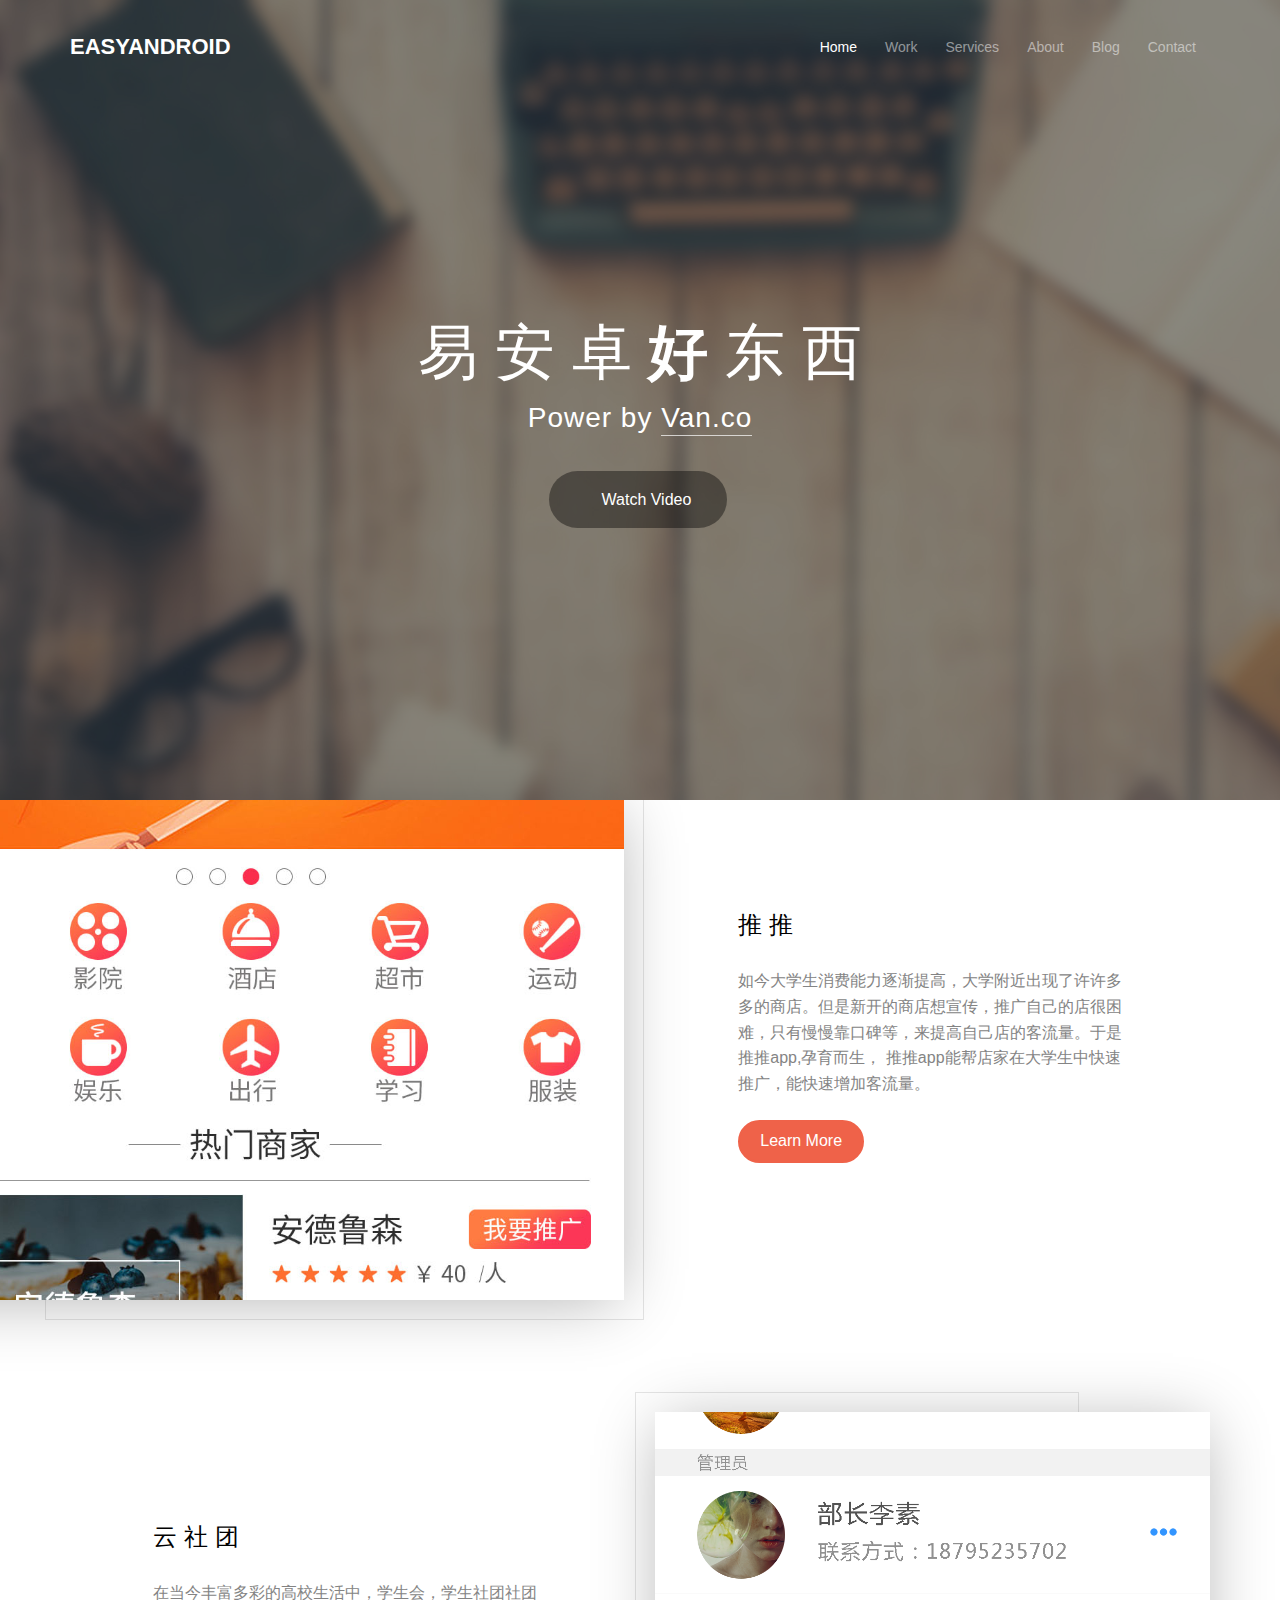
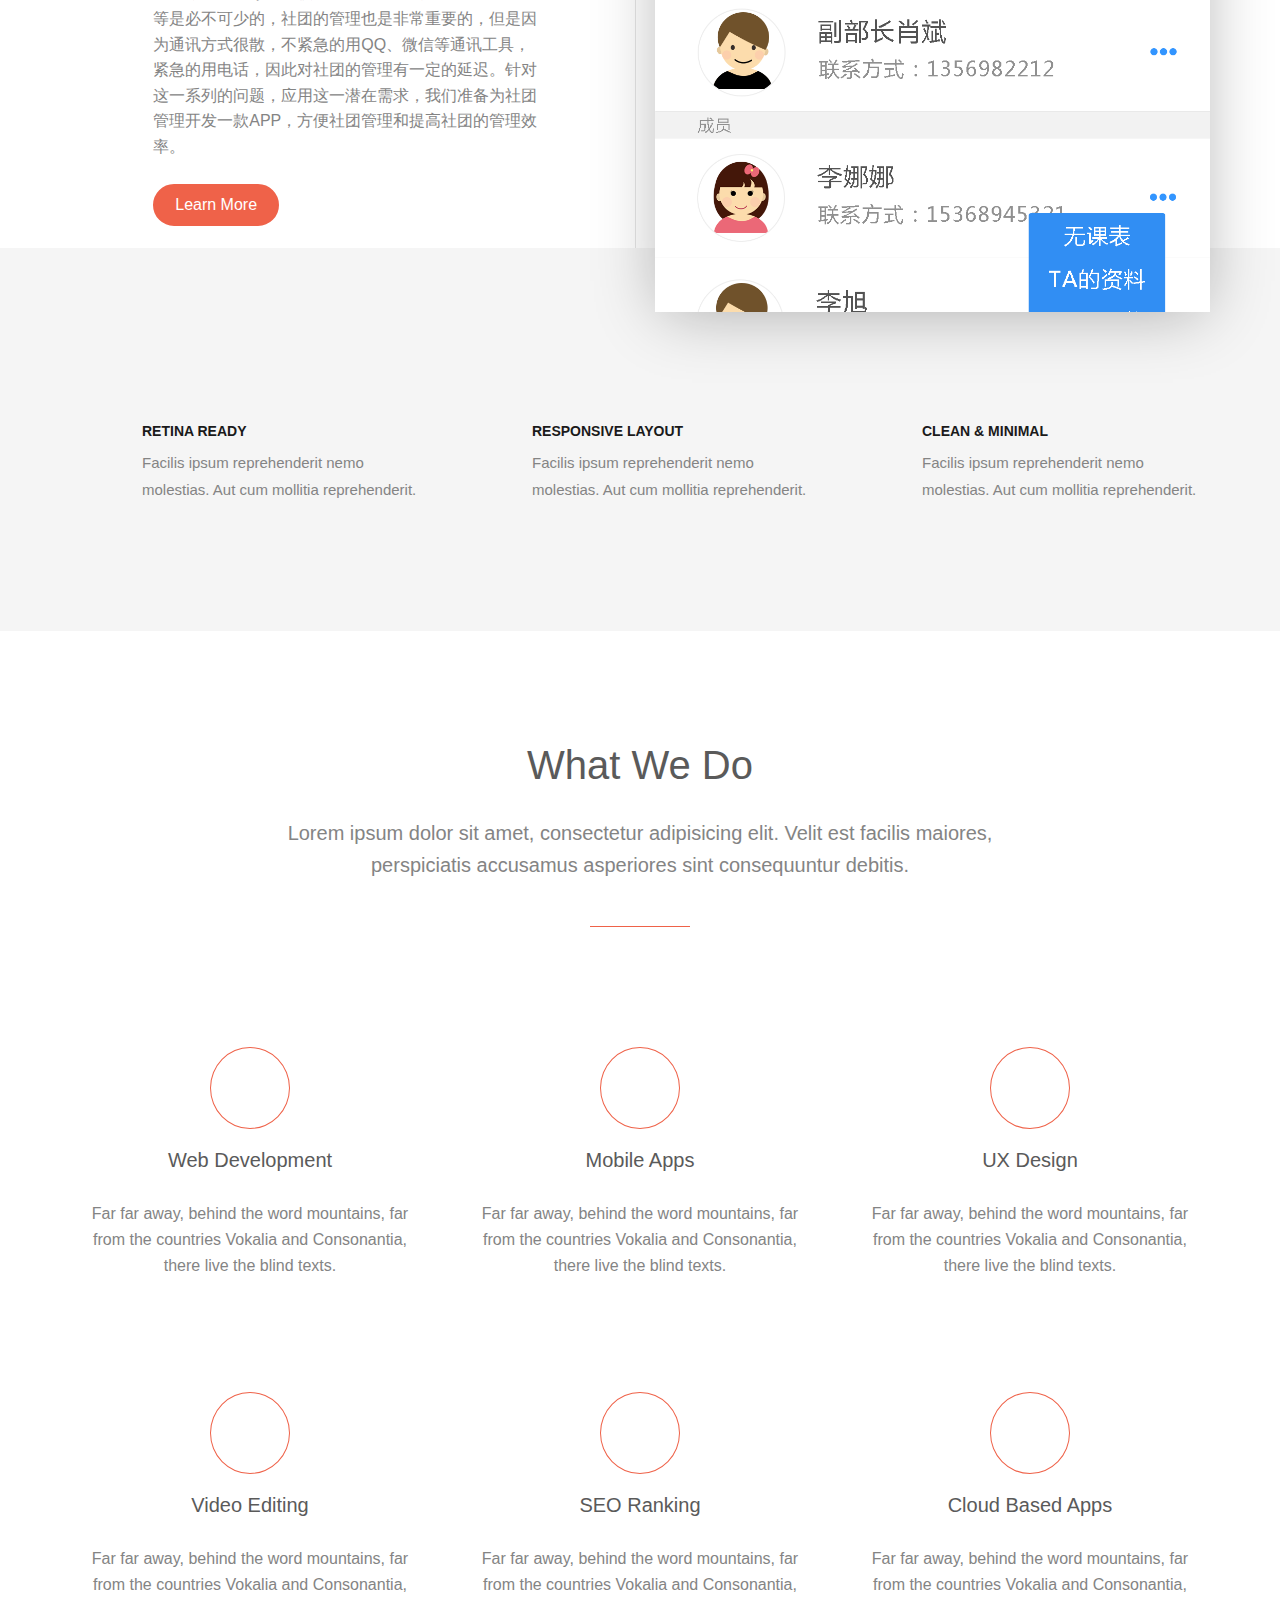
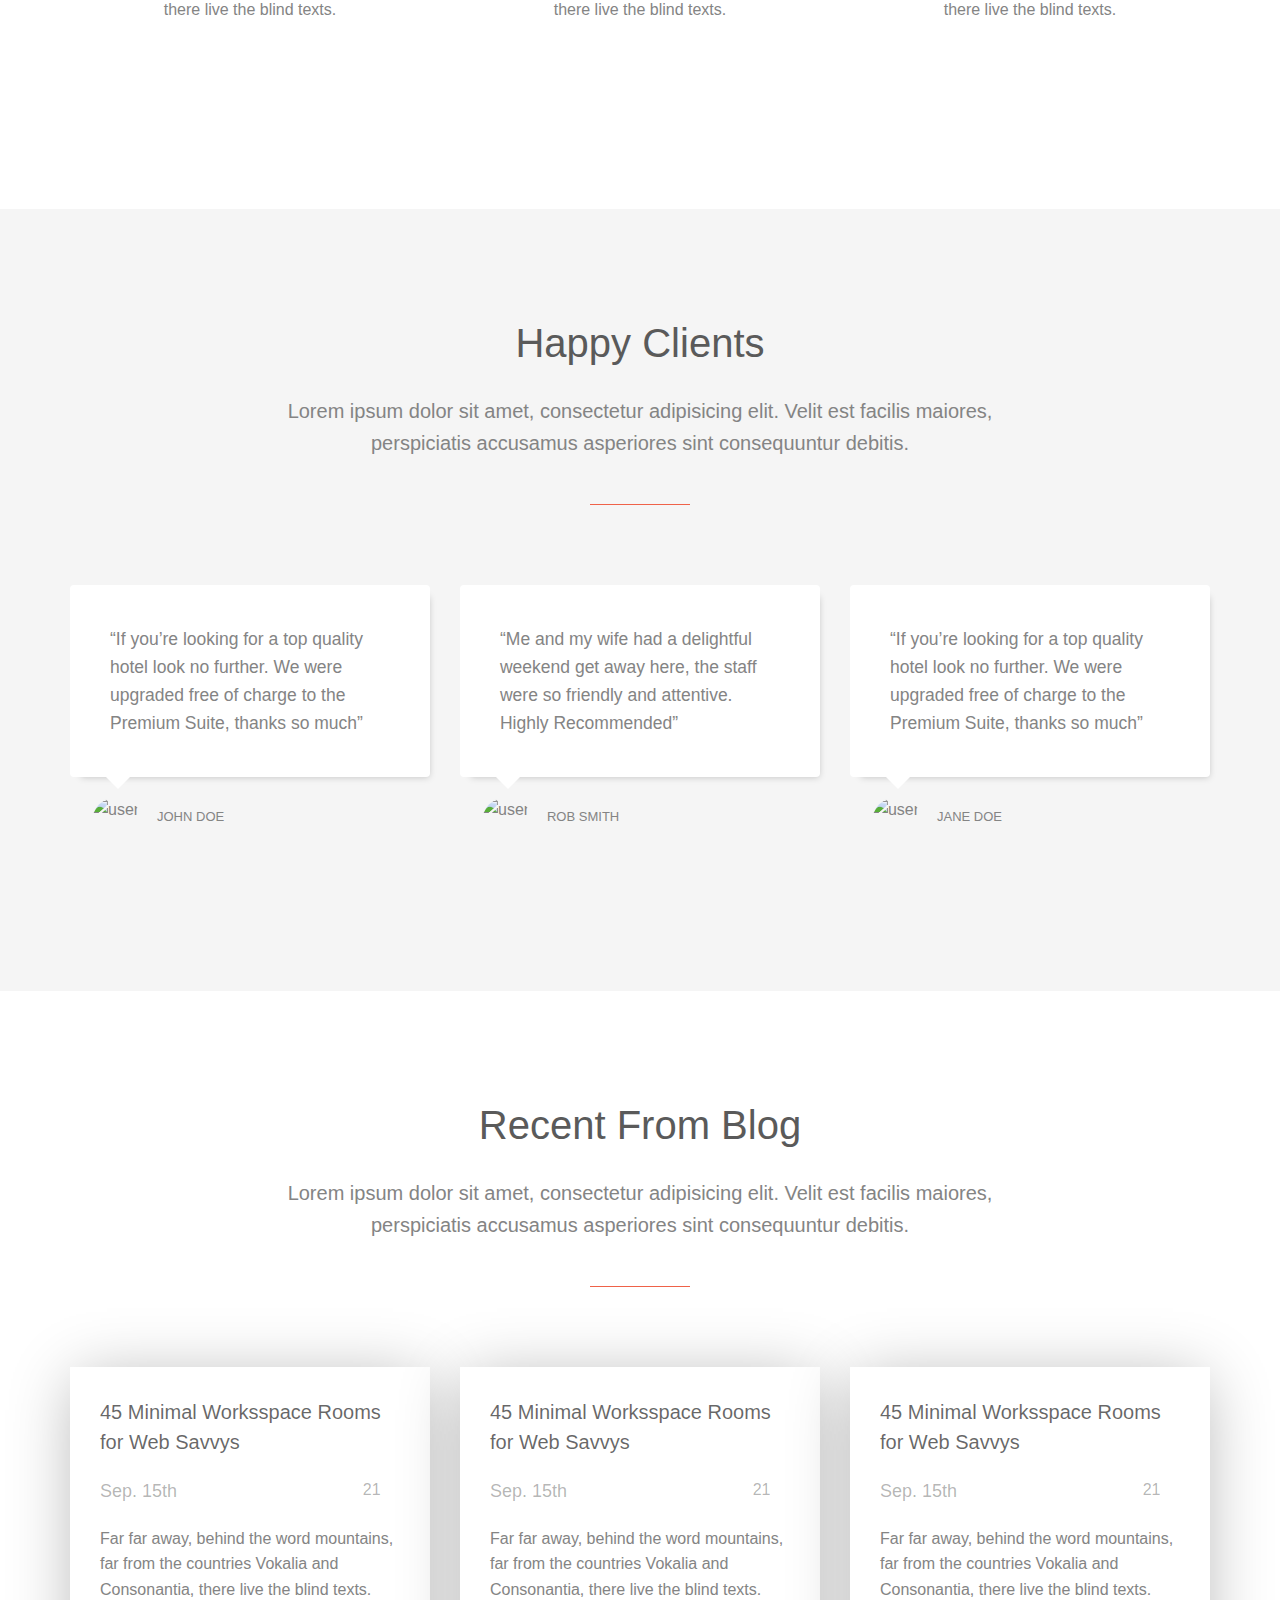
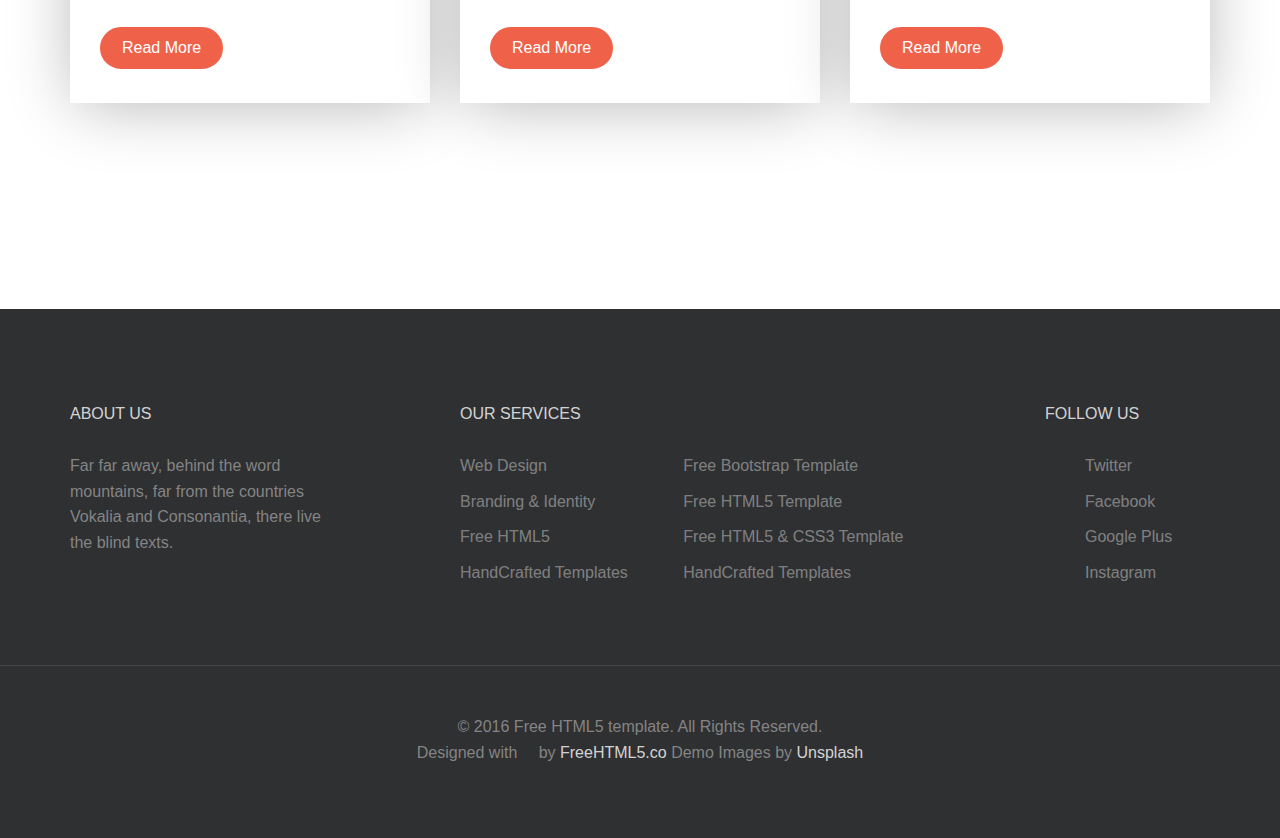
==== commit 6c7c093d: "罗勇" ====
--- a/new/index.html
+++ b/new/index.html
@@ -92,7 +92,7 @@
 									</ul>
 								</li>
 								<li>
-									<a href="services.html" class="fh5co-sub-ddown">Services</a>
+									<a href="project_teach.html" class="fh5co-sub-ddown">Services</a>
 									 <ul class="fh5co-sub-menu">
 									 	<li><a href="left-sidebar.html">Web Development</a></li>
 									 	<li><a href="right-sidebar.html">Branding &amp; Identity</a></li>
@@ -114,7 +114,7 @@
 								</li>
 								<li><a href="about.html">About</a></li>
 								<li><a href="blog.html">Blog</a></li>
-								<li><a href="contact.html">Contact</a></li>
+								<li><a href="login.html">Contact</a></li>
 							</ul>
 						</nav>
 					</div>
--- a/new/css/style.css
+++ b/new/css/style.css
@@ -0,0 +1,1665 @@
+@font-face {
+  font-family: 'icomoon';
+  src: url("../fonts/icomoon/icomoon.eot?srf3rx");
+  src: url("../fonts/icomoon/icomoon.eot?srf3rx#iefix") format("embedded-opentype"), url("../fonts/icomoon/icomoon.ttf?srf3rx") format("truetype"), url("../fonts/icomoon/icomoon.woff?srf3rx") format("woff"), url("../fonts/icomoon/icomoon.svg?srf3rx#icomoon") format("svg");
+  font-weight: normal;
+  font-style: normal;
+}
+/* =======================================================
+*
+* 	Template Style 
+*	Edit this section
+*
+* ======================================================= */
+body {
+  font-family: "Open Sans", Arial, sans-serif;
+  line-height: 1.6;
+  font-size: 16px;
+  background: #fff;
+  color: #848484;
+  font-weight: 300;
+  overflow-x: hidden;
+}
+body.fh5co-offcanvas {
+  overflow: hidden;
+}
+
+a {
+  color: #ef6249;
+  -webkit-transition: 0.5s;
+  -o-transition: 0.5s;
+  transition: 0.5s;
+}
+a:hover {
+  text-decoration: none !important;
+  color: #ef6249 !important;
+}
+
+p, ul, ol {
+  margin-bottom: 1.5em;
+  font-size: 16px;
+  color: #848484;
+  font-family: "Open Sans", Arial, sans-serif;
+}
+
+h1, h2, h3, h4, h5, h6 {
+  color: #5a5a5a;
+  font-family: "Open Sans", Arial, sans-serif;
+  font-weight: 400;
+  margin: 0 0 30px 0;
+}
+
+figure {
+  margin-bottom: 2em;
+}
+
+::-webkit-selection {
+  color: #fcfcfc;
+  background: #ef6249;
+}
+
+::-moz-selection {
+  color: #fcfcfc;
+  background: #ef6249;
+}
+
+::selection {
+  color: #fcfcfc;
+  background: #ef6249;
+}
+
+#fh5co-header {
+  position: relative;
+  margin-bottom: 0;
+  z-index: 9999999;
+}
+
+.fh5co-cover,
+.fh5co-hero {
+  position: relative;
+  height: 800px;
+}
+@media screen and (max-width: 768px) {
+  .fh5co-cover,
+  .fh5co-hero {
+    height: 700px;
+  }
+}
+.fh5co-cover.fh5co-hero-2,
+.fh5co-hero.fh5co-hero-2 {
+  height: 600px;
+}
+.fh5co-cover.fh5co-hero-2 .fh5co-overlay,
+.fh5co-hero.fh5co-hero-2 .fh5co-overlay {
+  position: absolute !important;
+  width: 100%;
+  top: 0;
+  left: 0;
+  bottom: 0;
+  right: 0;
+  z-index: 1;
+  background: rgba(41, 34, 43, 0.5);
+}
+
+.fh5co-overlay {
+  position: absolute !important;
+  width: 100%;
+  top: 0;
+  left: 0;
+  bottom: 0;
+  right: 0;
+  z-index: 1;
+  background: rgba(41, 34, 43, 0.5);
+}
+
+.fh5co-cover {
+  background-size: cover;
+  position: relative;
+}
+@media screen and (max-width: 768px) {
+  .fh5co-cover {
+    heifght: inherit;
+    padding: 3em 0;
+  }
+}
+.fh5co-cover.fh5co-cover_2 {
+  height: 600px;
+}
+@media screen and (max-width: 768px) {
+  .fh5co-cover.fh5co-cover_2 {
+    heifght: inherit;
+    padding: 3em 0;
+  }
+}
+  .fh5co-cover .desc {
+  top: 50%;
+  position: absolute;
+  width: 100%;
+  margin-top: -80px;
+  z-index: 2;
+  color: #fff;
+}
+@media screen and (max-width: 768px) {
+  .fh5co-cover .desc {
+    padding-left: 15px;
+    padding-right: 15px;
+  }
+}
+.fh5co-cover .desc h2 {
+  color: #fff;
+  text-transform: uppercase;
+  font-size: 60px;
+  margin-bottom: 10px;
+  font-weight: 300 !important;
+}
+.fh5co-cover .desc h2 strong {
+  font-weight: 700;
+}
+@media screen and (max-width: 768px) {
+  .fh5co-cover .desc h2 {
+    font-size: 40px;
+  }
+}
+.fh5co-cover .desc span {
+  display: block;
+  margin-bottom: 30px;
+  font-size: 28px;
+  letter-spacing: 1px;
+}
+.fh5co-cover .desc span a {
+  color: #fff;
+}
+.fh5co-cover .desc span a:hover, .fh5co-cover .desc span a:focus {
+  color: #fff !important;
+}
+.fh5co-cover .desc span a:hover.btn, .fh5co-cover .desc span a:focus.btn {
+  border: 2px solid #fff !important;
+  background: transparent !important;
+}
+.fh5co-cover .desc span a.fh5co-site-name {
+  padding-bottom: 2px;
+  border-bottom: 1px solid rgba(255, 255, 255, 0.7);
+}
+.fh5co-cover .desc .btn {
+  border: none;
+}
+.fh5co-cover .desc .btn.btn-video {
+  background: rgba(0, 0, 0, 0.4);
+  border: none;
+}
+.fh5co-cover .desc .btn.btn-video:hover, .fh5co-cover .desc .btn.btn-video:focus {
+  background: rgba(0, 0, 0, 0.9) !important;
+  color: #fff !important;
+}
+.fh5co-cover .desc .btn:hover, .fh5co-cover .desc .btn:focus {
+  color: #fff !important;
+}
+.fh5co-cover .desc .btn.btn-learn {
+  background: rgba(239, 98, 73, 0.7);
+  border: none;
+}
+.fh5co-cover .desc .btn.btn-learn:hover, .fh5co-cover .desc .btn.btn-learn:focus {
+  background: rgba(239, 98, 73, 0.9) !important;
+  color: #fff !important;
+}
+
+/* Superfish Override Menu */
+.sf-menu {
+  margin: 0 !important;
+  margin-top: 10px !important;
+}
+
+.sf-menu {
+  float: right;
+}
+
+.sf-menu ul {
+  box-shadow: none;
+  border: transparent;
+  min-width: 10em;
+  *width: 10em;
+}
+
+.sf-menu a {
+  color: rgba(255, 255, 255, 0.5);
+  padding: 0.75em 1em !important;
+  font-weight: normal;
+  border-left: none;
+  border-top: none;
+  border-top: none;
+  text-decoration: none;
+  zoom: 1;
+  font-size: 14px;
+  border-bottom: none !important;
+}
+.sf-menu a:hover, .sf-menu a:focus {
+  color: #fff !important;
+}
+
+.sf-menu li.active a:hover, .sf-menu li.active a:focus {
+  color: #fff;
+}
+
+.sf-menu li,
+.sf-menu ul li,
+.sf-menu ul ul li,
+.sf-menu li:hover,
+.sf-menu li.sfHover {
+  background: transparent;
+}
+
+.sf-menu ul li a,
+.sf-menu ul ul li a {
+  text-transform: none;
+  padding: 0.2em 1em !important;
+  letter-spacing: 1px;
+  font-size: 14px !important;
+}
+
+.sf-menu li:hover a,
+.sf-menu li.sfHover a,
+.sf-menu ul li:hover a,
+.sf-menu ul li.sfHover a,
+.sf-menu li.active a {
+  color: #fff;
+}
+
+.sf-menu ul li:hover,
+.sf-menu ul li.sfHover {
+  background: transparent;
+}
+
+.sf-menu ul li {
+  background: transparent;
+}
+
+.sf-arrows .sf-with-ul {
+  padding-right: 2.5em;
+  *padding-right: 1em;
+}
+
+.sf-arrows .sf-with-ul:after {
+  content: '';
+  position: absolute;
+  top: 50%;
+  right: 1em;
+  margin-top: -3px;
+  height: 0;
+  width: 0;
+  border: 5px solid transparent;
+  border-top-color: #ccc;
+}
+
+.sf-arrows > li > .sf-with-ul:focus:after,
+.sf-arrows > li:hover > .sf-with-ul:after,
+.sf-arrows > .sfHover > .sf-with-ul:after {
+  border-top-color: #ccc;
+}
+
+.sf-arrows ul .sf-with-ul:after {
+  margin-top: -5px;
+  margin-right: -3px;
+  border-color: transparent;
+  border-left-color: #ccc;
+}
+
+.sf-arrows ul li > .sf-with-ul:focus:after,
+.sf-arrows ul li:hover > .sf-with-ul:after,
+.sf-arrows ul .sfHover > .sf-with-ul:after {
+  border-left-color: #ccc;
+}
+
+#fh5co-header-section {
+  padding: 0;
+  position: absolute;
+  top: 0;
+  left: 0;
+  width: 100%;
+  z-index: 2;
+}
+
+.nav-header {
+  position: relative;
+  float: left;
+  width: 100%;
+}
+
+#fh5co-logo {
+  position: relative;
+  z-index: 2;
+  font-size: 22px;
+  text-transform: uppercase;
+  margin-top: 35px;
+  font-weight: 700;
+  float: left;
+}
+#fh5co-logo span {
+  font-weight: 700;
+}
+@media screen and (max-width: 768px) {
+  #fh5co-logo {
+    width: 100%;
+    float: none;
+    text-align: center;
+  }
+}
+#fh5co-logo a {
+  color: #fff;
+}
+#fh5co-logo a:hover, #fh5co-logo a:focus {
+  color: #fff !important;
+}
+
+#fh5co-menu-wrap {
+  position: relative;
+  z-index: 2;
+  display: block;
+  float: right;
+  margin-top: 15px;
+}
+#fh5co-menu-wrap .sf-menu a {
+  padding: 1em .75em;
+}
+
+#fh5co-primary-menu > li > ul li.active > a {
+  color: #ef6249 !important;
+}
+#fh5co-primary-menu > li > .sf-with-ul:after {
+  border: none !important;
+  font-family: 'icomoon';
+  speak: none;
+  font-style: normal;
+  font-weight: normal;
+  font-variant: normal;
+  text-transform: none;
+  line-height: 1;
+  /* Better Font Rendering =========== */
+  -webkit-font-smoothing: antialiased;
+  -moz-osx-font-smoothing: grayscale;
+  position: absolute;
+  float: right;
+  margin-right: -5px;
+  top: 50%;
+  margin-top: -7px;
+  content: "\e922";
+  color: rgba(255, 255, 255, 0.5);
+}
+#fh5co-primary-menu > li > ul li {
+  position: relative;
+}
+#fh5co-primary-menu > li > ul li > .sf-with-ul:after {
+  border: none !important;
+  font-family: 'icomoon';
+  speak: none;
+  font-style: normal;
+  font-weight: normal;
+  font-variant: normal;
+  text-transform: none;
+  line-height: 1;
+  /* Better Font Rendering =========== */
+  -webkit-font-smoothing: antialiased;
+  -moz-osx-font-smoothing: grayscale;
+  position: absolute;
+  float: right;
+  margin-right: 10px;
+  top: 20px;
+  font-size: 16px;
+  content: "\e924";
+  color: rgba(0, 0, 0, 0.5);
+}
+
+#fh5co-primary-menu .fh5co-sub-menu {
+  padding: 10px 7px 10px;
+  background: #fff;
+  left: 0;
+  -webkit-border-radius: 5px;
+  -moz-border-radius: 5px;
+  -ms-border-radius: 5px;
+  border-radius: 5px;
+  -webkit-box-shadow: 0 5px 15px rgba(0, 0, 0, 0.15);
+  -moz-box-shadow: 0 5px 15px rgba(0, 0, 0, 0.15);
+  -ms-box-shadow: 0 5px 15px rgba(0, 0, 0, 0.15);
+  -o-box-shadow: 0 5px 15px rgba(0, 0, 0, 0.15);
+  box-shadow: 0 5px 15px rgba(0, 0, 0, 0.15);
+}
+#fh5co-primary-menu .fh5co-sub-menu > li > .fh5co-sub-menu {
+  left: 100%;
+}
+
+#fh5co-primary-menu .fh5co-sub-menu:before {
+  position: absolute;
+  top: -9px;
+  left: 20px;
+  width: 0;
+  height: 0;
+  content: '';
+}
+
+#fh5co-primary-menu .fh5co-sub-menu:after {
+  position: absolute;
+  top: -8px;
+  left: 21px;
+  width: 0;
+  height: 0;
+  border-right: 8px solid transparent;
+  border-bottom: 8px solid #fff;
+  border-bottom: 8px solid white;
+  border-left: 8px solid transparent;
+  content: '';
+}
+
+#fh5co-primary-menu .fh5co-sub-menu .fh5co-sub-menu:before {
+  top: 6px;
+  left: 100%;
+}
+
+#fh5co-primary-menu .fh5co-sub-menu .fh5co-sub-menu:after {
+  top: 7px;
+  right: 100%;
+  border: none !important;
+}
+
+.site-header.has-image #primary-menu .sub-menu {
+  border-color: #ebebeb;
+  -webkit-box-shadow: 0 5px 15px 4px rgba(0, 0, 0, 0.09);
+  -moz-box-shadow: 0 5px 15px 4px rgba(0, 0, 0, 0.09);
+  -ms-box-shadow: 0 5px 15px 4px rgba(0, 0, 0, 0.09);
+  -o-box-shadow: 0 5px 15px 4px rgba(0, 0, 0, 0.09);
+  box-shadow: 0 5px 15px 4px rgba(0, 0, 0, 0.09);
+}
+.site-header.has-image #primary-menu .sub-menu:before {
+  display: none;
+}
+
+#fh5co-primary-menu .fh5co-sub-menu a {
+  letter-spacing: 0;
+  padding: 0 15px;
+  font-size: 18px;
+  line-height: 34px;
+  color: #575757 !important;
+  text-transform: none;
+  background: none;
+}
+#fh5co-primary-menu .fh5co-sub-menu a:hover {
+  color: #ef6249 !important;
+}
+
+#fh5co-work-section,
+#fh5co-services-section,
+#fh5co-content-section,
+#fh5co-work-section_2,
+#fh5co-blog-section,
+#fh5co-features {
+  padding: 7em 0;
+}
+@media screen and (max-width: 768px) {
+  #fh5co-work-section,
+  #fh5co-services-section,
+  #fh5co-content-section,
+  #fh5co-work-section_2,
+  #fh5co-blog-section,
+  #fh5co-features {
+    padding: 4em 0;
+  }
+}
+
+.fh5co-section-gray {
+  background: rgba(0, 0, 0, 0.04);
+}
+
+.heading-section {
+  padding-bottom: 1em;
+  margin-bottom: 5em;
+}
+.heading-section:after {
+  position: absolute;
+  content: '';
+  bottom: 0;
+  left: 50%;
+  width: 100px;
+  margin-left: -50px;
+  height: 1px;
+  background: #ef6249;
+}
+.heading-section h3 {
+  font-size: 40px;
+  font-weight: 300;
+  position: relative;
+}
+.heading-section p {
+  font-size: 20px;
+}
+
+.services {
+  padding: 40px 20px 20px 20px;
+  margin-bottom: 30px;
+}
+.services span {
+  margin-bottom: 30px;
+  width: 80px;
+  height: 80px;
+  border: 1px solid #ef6249;
+  display: table;
+  margin: 0 auto;
+  -webkit-border-radius: 50%;
+  -moz-border-radius: 50%;
+  -ms-border-radius: 50%;
+  border-radius: 50%;
+  margin-bottom: 20px;
+}
+.services span i {
+  font-size: 30px;
+  color: #ef6249 !important;
+  display: table-cell;
+  vertical-align: middle;
+  height: 80px;
+}
+.services h3 {
+  font-size: 20px;
+  font-weight: 400;
+}
+
+.feature-left {
+  float: left;
+  width: 100%;
+  margin-bottom: 30px;
+  position: relative;
+}
+.feature-left .icon {
+  float: left;
+  text-align: center;
+  width: 15%;
+}
+@media screen and (max-width: 992px) {
+  .feature-left .icon {
+    width: 10%;
+  }
+}
+@media screen and (max-width: 768px) {
+  .feature-left .icon {
+    width: 15%;
+  }
+}
+.feature-left .icon i {
+  display: table-cell;
+  vertical-align: middle;
+  font-size: 40px;
+  color: #ef6249;
+}
+.feature-left .feature-copy {
+  float: right;
+  width: 80%;
+}
+@media screen and (max-width: 992px) {
+  .feature-left .feature-copy {
+    width: 90%;
+  }
+}
+@media screen and (max-width: 768px) {
+  .feature-left .feature-copy {
+    width: 85%;
+  }
+}
+@media screen and (max-width: 480px) {
+  .feature-left .feature-copy {
+    width: 80%;
+  }
+}
+.feature-left .feature-copy h3 {
+  font-size: 18px;
+  color: #1a1a1a;
+  margin-bottom: 10px;
+}
+.feature-left .feature-copy p {
+  font-size: 16px;
+  line-height: 1.8;
+}
+
+#fh5co-portfolio {
+  padding: 7em 0;
+  min-height: 500px;
+}
+@media screen and (max-width: 768px) {
+  #fh5co-portfolio {
+    padding: 3em 0;
+  }
+}
+
+#fh5co-portfolio-list {
+  flex-wrap: wrap;
+  -webkit-flex-wrap: wrap;
+  -moz-flex-wrap: wrap;
+  display: -webkit-box;
+  display: -moz-box;
+  display: -ms-flexbox;
+  display: -webkit-flex;
+  display: flex;
+  position: relative;
+  float: left;
+  padding: 0;
+  margin: 0;
+  width: 100%;
+}
+#fh5co-portfolio-list li {
+  display: block;
+  padding: 0;
+  margin: 0 0 10px 1%;
+  list-style: none;
+  min-height: 400px;
+  background-position: center center;
+  background-size: cover;
+  background-repeat: no-repeat;
+  float: left;
+  clear: left;
+  position: relative;
+}
+@media screen and (max-width: 480px) {
+  #fh5co-portfolio-list li {
+    margin-left: 0;
+  }
+}
+#fh5co-portfolio-list li a {
+  min-height: 400px;
+  padding: 2em;
+  position: relative;
+  width: 100%;
+  display: block;
+}
+#fh5co-portfolio-list li a:before {
+  position: absolute;
+  top: 0;
+  left: 0;
+  right: 0;
+  bottom: 0;
+  content: "";
+  z-index: 80;
+  -webkit-transition: 0.5s;
+  -o-transition: 0.5s;
+  transition: 0.5s;
+  background: transparent;
+}
+#fh5co-portfolio-list li a:hover:before {
+  background: rgba(0, 0, 0, 0.5);
+}
+#fh5co-portfolio-list li a .case-studies-summary {
+  width: auto;
+  bottom: 2em;
+  left: 2em;
+  right: 2em;
+  position: absolute;
+  z-index: 100;
+}
+@media screen and (max-width: 768px) {
+  #fh5co-portfolio-list li a .case-studies-summary {
+    bottom: 1em;
+    left: 1em;
+    right: 1em;
+  }
+}
+#fh5co-portfolio-list li a .case-studies-summary span {
+  text-transform: uppercase;
+  letter-spacing: 2px;
+  font-size: 13px;
+  color: rgba(255, 255, 255, 0.7);
+}
+#fh5co-portfolio-list li a .case-studies-summary h2 {
+  color: #fff;
+  margin-bottom: 0;
+}
+@media screen and (max-width: 768px) {
+  #fh5co-portfolio-list li a .case-studies-summary h2 {
+    font-size: 20px;
+  }
+}
+#fh5co-portfolio-list li.one-third {
+  width: 32.3%;
+}
+@media screen and (max-width: 768px) {
+  #fh5co-portfolio-list li.one-third {
+    width: 49%;
+  }
+}
+@media screen and (max-width: 480px) {
+  #fh5co-portfolio-list li.one-third {
+    width: 100%;
+  }
+}
+#fh5co-portfolio-list li.one-half {
+  width: 49%;
+}
+@media screen and (max-width: 480px) {
+  #fh5co-portfolio-list li.one-half {
+    width: 100%;
+  }
+}
+
+#fh5co-partner {
+  margin-top: -3em;
+  float: left;
+  width: 100%;
+}
+@media screen and (max-width: 768px) {
+  #fh5co-partner {
+    margin-top: 0;
+  }
+}
+#fh5co-partner .partner-wrap {
+  position: relative;
+  z-index: 100;
+  float: left;
+  width: 100%;
+}
+#fh5co-partner .wrap {
+  position: absolute;
+  top: 0;
+  left: 0;
+  padding: 30px 0;
+  background: #fff;
+  -webkit-box-shadow: 0px 9px 25px -8px rgba(0, 0, 0, 0.38);
+  -moz-box-shadow: 0px 9px 25px -8px rgba(0, 0, 0, 0.38);
+  -ms-box-shadow: 0px 9px 25px -8px rgba(0, 0, 0, 0.38);
+  -o-box-shadow: 0px 9px 25px -8px rgba(0, 0, 0, 0.38);
+  box-shadow: 0px 9px 25px -8px rgba(0, 0, 0, 0.38);
+}
+#fh5co-partner .partner {
+  width: 20%;
+  float: left;
+}
+#fh5co-partner .partner .inner {
+  width: 50%;
+  margin: 0 auto;
+}
+
+#fh5co-features {
+  margin-top: -11em;
+  padding: 8em 0;
+  background: #f5f5f5;
+}
+@media screen and (max-width: 992px) {
+  #fh5co-features {
+    margin-top: 0;
+    padding: 7em 0;
+  }
+}
+#fh5co-features .feature-left {
+  margin-bottom: 0;
+}
+@media screen and (max-width: 992px) {
+  #fh5co-features .feature-left {
+    margin-bottom: 4em;
+  }
+}
+#fh5co-features .feature-left .icon i {
+  color: #b3b3b3;
+}
+#fh5co-features .feature-left .icon {
+  float: left;
+  text-align: center;
+  width: 15%;
+}
+@media screen and (max-width: 992px) {
+  #fh5co-features .feature-left .icon {
+    width: 10%;
+  }
+}
+@media screen and (max-width: 768px) {
+  #fh5co-features .feature-left .icon {
+    width: 15%;
+  }
+}
+#fh5co-features .feature-left .feature-copy {
+  float: right;
+  width: 80%;
+}
+@media screen and (max-width: 992px) {
+  #fh5co-features .feature-left .feature-copy {
+    width: 90%;
+  }
+}
+@media screen and (max-width: 768px) {
+  #fh5co-features .feature-left .feature-copy {
+    width: 85%;
+  }
+}
+@media screen and (max-width: 480px) {
+  #fh5co-features .feature-left .feature-copy {
+    width: 80%;
+  }
+}
+#fh5co-features .feature-left h3 {
+  text-transform: uppercase;
+  font-size: 14px;
+  font-weight: 700;
+}
+#fh5co-features .feature-left p {
+  font-size: 15px;
+}
+#fh5co-features .feature-left p:last-child {
+  margin-bottom: 0;
+}
+
+#fh5co-services, #fh5co-about, #fh5co-contact {
+  padding: 7em 0;
+}
+@media screen and (max-width: 768px) {
+  #fh5co-services, #fh5co-about, #fh5co-contact {
+    padding: 4em 0;
+  }
+}
+
+#fh5co-work {
+  margin-top: -3.9em;
+}
+@media screen and (max-width: 768px) {
+  #fh5co-work {
+    margin-top: 11em;
+  }
+}
+#fh5co-work .work {
+  width: 100%;
+  float: left;
+  margin-bottom: 7em;
+}
+#fh5co-work .work .half-inner {
+  background-size: cover;
+  background-position: center center;
+  position: relative;
+  height: 500px;
+  width: 135%;
+  -webkit-box-shadow: 0px 6px 62px -6px rgba(0, 0, 0, 0.3);
+  -moz-box-shadow: 0px 6px 62px -6px rgba(0, 0, 0, 0.3);
+  -ms-box-shadow: 0px 6px 62px -6px rgba(0, 0, 0, 0.3);
+  -o-box-shadow: 0px 6px 62px -6px rgba(0, 0, 0, 0.3);
+  box-shadow: 0px 6px 62px -6px rgba(0, 0, 0, 0.3);
+}
+@media screen and (max-width: 992px) {
+  #fh5co-work .work .half-inner {
+    width: 90%;
+    margin: 0 auto;
+  }
+}
+#fh5co-work .work .half-inner:before {
+  position: absolute;
+  top: -20px;
+  right: -20px;
+  width: 80%;
+  height: 540px;
+  border: 1px solid rgba(0, 0, 0, 0.1);
+  content: '';
+  z-index: -1;
+  background: #fff;
+}
+#fh5co-work .work .half-inner.half-inner2 {
+  width: 100% !important;
+  height: 500px !important;
+}
+#fh5co-work .work .half-inner.half-inner2:before {
+  left: -20px;
+}
+@media screen and (max-width: 992px) {
+  #fh5co-work .work .half-inner.half-inner2 {
+    width: 90% !important;
+    margin: 0 auto;
+  }
+}
+#fh5co-work .work .desc {
+  width: 70%;
+  margin: 0 auto;
+  margin-top: 7em;
+}
+#fh5co-work .work .desc h3 a {
+  color: #000;
+}
+
+#fh5co-services .fh5co-number {
+  font-size: 30px;
+  color: #ef6249;
+  position: relative;
+  padding-top: 10px;
+  font-style: italic;
+  display: -moz-inline-stack;
+  display: inline-block;
+  zoom: 1;
+  *display: inline;
+}
+#fh5co-services .fh5co-number:before {
+  position: absolute;
+  content: "";
+  width: 100%;
+  height: 3px;
+  top: 0;
+  left: 0;
+  background: #ef6249;
+}
+#fh5co-services .fh5co-icon {
+  margin-bottom: 30px;
+  margin-top: 50px;
+  position: relative;
+  display: -moz-inline-stack;
+  display: inline-block;
+  zoom: 1;
+  *display: inline;
+}
+@media screen and (max-width: 768px) {
+  #fh5co-services .fh5co-icon {
+    margin-top: 0px;
+    float: none;
+  }
+}
+#fh5co-services .fh5co-icon i {
+  font-size: 200px;
+  color: #ef6249;
+}
+@media screen and (max-width: 768px) {
+  #fh5co-services .fh5co-icon i {
+    font-size: 100px;
+  }
+}
+
+#fh5co-contact .contact-info {
+  margin: 0;
+  padding: 0;
+}
+#fh5co-contact .contact-info li {
+  list-style: none;
+  margin: 0 0 20px 0;
+  position: relative;
+  padding-left: 40px;
+}
+#fh5co-contact .contact-info li i {
+  position: absolute;
+  top: .3em;
+  left: 0;
+  font-size: 22px;
+  color: rgba(0, 0, 0, 0.3);
+}
+#fh5co-contact .contact-info li a {
+  font-weight: 400 !important;
+  color: rgba(0, 0, 0, 0.3);
+}
+#fh5co-contact .form-control {
+  -webkit-box-shadow: none;
+  -moz-box-shadow: none;
+  -ms-box-shadow: none;
+  -o-box-shadow: none;
+  box-shadow: none;
+  border: none;
+  border: 1px solid rgba(0, 0, 0, 0.1);
+  font-size: 18px;
+  font-weight: 400;
+  -webkit-border-radius: 0px;
+  -moz-border-radius: 0px;
+  -ms-border-radius: 0px;
+  border-radius: 0px;
+}
+#fh5co-contact .form-control:focus, #fh5co-contact .form-control:active {
+  border-bottom: 1px solid rgba(0, 0, 0, 0.5);
+}
+#fh5co-contact input[type="text"] {
+  height: 50px;
+}
+#fh5co-contact .form-group {
+  margin-bottom: 30px;
+}
+
+.testimony {
+  width: 100%;
+  float: left;
+}
+.testimony figure {
+  width: 50px;
+  height: 50px;
+  float: left;
+  margin-left: 22px;
+}
+.testimony figure img {
+  width: 50px;
+  height: 50px;
+  -webkit-border-radius: 50%;
+  -moz-border-radius: 50%;
+  -ms-border-radius: 50%;
+  border-radius: 50%;
+}
+.testimony blockquote {
+  border-left: none;
+  padding: 40px;
+  background: #fff;
+  -webkit-box-shadow: 5px 6px 7px -6px rgba(0, 0, 0, 0.22);
+  -moz-box-shadow: 5px 6px 7px -6px rgba(0, 0, 0, 0.22);
+  -ms-box-shadow: 5px 6px 7px -6px rgba(0, 0, 0, 0.22);
+  -o-box-shadow: 5px 6px 7px -6px rgba(0, 0, 0, 0.22);
+  box-shadow: 5px 6px 7px -6px rgba(0, 0, 0, 0.22);
+  position: relative;
+  -webkit-border-radius: 4px;
+  -moz-border-radius: 4px;
+  -ms-border-radius: 4px;
+  border-radius: 4px;
+}
+.testimony blockquote:after {
+  content: '';
+  position: absolute;
+  border-style: solid;
+  border-width: 12px 12px 0 12px;
+  border-color: #fff transparent;
+  display: block;
+  width: 0;
+  z-index: 1;
+  bottom: -12px;
+  left: 10%;
+}
+.testimony .author {
+  margin-bottom: 0;
+  margin-left: 15px;
+  margin-top: 10px;
+  float: left;
+  font-size: 13px;
+  text-transform: uppercase;
+  font-weight: 400;
+}
+
+.fh5co-blog {
+  margin-bottom: 60px;
+}
+.fh5co-blog a img {
+  width: 100%;
+}
+@media screen and (max-width: 768px) {
+  .fh5co-blog {
+    width: 100%;
+  }
+}
+.fh5co-blog .blog-text {
+  margin-bottom: 30px;
+  position: relative;
+  background: #fff;
+  width: 100%;
+  padding: 30px;
+  float: right;
+  -webkit-box-shadow: 0px 6px 62px -6px rgba(0, 0, 0, 0.3);
+  -moz-box-shadow: 0px 6px 62px -6px rgba(0, 0, 0, 0.3);
+  -ms-box-shadow: 0px 6px 62px -6px rgba(0, 0, 0, 0.3);
+  -o-box-shadow: 0px 6px 62px -6px rgba(0, 0, 0, 0.3);
+  box-shadow: 0px 6px 62px -6px rgba(0, 0, 0, 0.3);
+}
+.fh5co-blog .blog-text span {
+  display: inline-block;
+  margin-bottom: 20px;
+}
+.fh5co-blog .blog-text span.posted_by {
+  color: rgba(0, 0, 0, 0.3);
+  font-size: 18px;
+}
+.fh5co-blog .blog-text span.comment {
+  float: right;
+}
+.fh5co-blog .blog-text span.comment a {
+  color: rgba(0, 0, 0, 0.3);
+}
+.fh5co-blog .blog-text span.comment a i {
+  color: #ef6249;
+  padding-left: 7px;
+}
+.fh5co-blog .blog-text h3 {
+  font-size: 20px;
+  margin-bottom: 20px;
+  font-weight: 300;
+  line-height: 1.5;
+}
+.fh5co-blog .blog-text h3 a {
+  color: rgba(0, 0, 0, 0.6);
+}
+
+#fh5co-start-project-section {
+  padding: 7em 0;
+  background: #F64E8B;
+}
+#fh5co-start-project-section h2 {
+  color: white;
+  font-size: 60px;
+  text-transform: uppercase;
+  font-weight: 300;
+}
+@media screen and (max-width: 768px) {
+  #fh5co-start-project-section h2 {
+    font-size: 30px;
+  }
+}
+#fh5co-start-project-section a:hover, #fh5co-start-project-section a:focus, #fh5co-start-project-section a:active {
+  color: white !important;
+}
+
+#map {
+  width: 100%;
+  height: 500px;
+  position: relative;
+}
+@media screen and (max-width: 768px) {
+  #map {
+    height: 200px;
+  }
+}
+
+.fh5co-social-icons > a {
+  padding: 4px 10px;
+  color: #ef6249;
+}
+.fh5co-social-icons > a i {
+  font-size: 26px;
+}
+.fh5co-social-icons > a:hover, .fh5co-social-icons > a:focus, .fh5co-social-icons > a:active {
+  text-decoration: none;
+  color: #5a5a5a;
+}
+
+#footer {
+  background: #2F3032;
+  padding: 6em 0 0 0;
+  width: 100%;
+  float: left;
+}
+@media screen and (max-width: 768px) {
+  #footer {
+    padding: 3em 0;
+  }
+}
+#footer h2, #footer h3, #footer h4 {
+  color: rgba(255, 255, 255, 0.8);
+  text-transform: uppercase;
+}
+#footer h3 {
+  font-size: 16px;
+}
+#footer [class*="col"] {
+  padding-bottom: 30px;
+}
+#footer .btn {
+  color: #fff;
+}
+#footer .float {
+  float: left;
+  margin-right: 10%;
+}
+#footer ul {
+  padding: 0;
+  margin: 0;
+}
+#footer ul li {
+  padding: 0;
+  margin: 0 0 10px 0;
+  list-style: none;
+}
+#footer ul li a {
+  color: rgba(255, 255, 255, 0.4);
+  text-decoration: none !important;
+}
+#footer ul li a:hover {
+  color: #fff;
+}
+#footer .fh5co-social li {
+  display: block !important;
+}
+#footer .fh5co-social li a {
+  font-size: 16px;
+}
+#footer .fh5co-social li i {
+  float: left;
+  font-size: 20px;
+  width: 40px;
+}
+#footer .fh5co-copyright {
+  border-top: 1px solid rgba(255, 255, 255, 0.1);
+  margin-top: 40px !important;
+  padding: 3em;
+  width: 100%;
+  float: left;
+}
+#footer .fh5co-copyright span {
+  display: block;
+}
+#footer .fh5co-copyright span a {
+  color: rgba(255, 255, 255, 0.8);
+}
+@media screen and (max-width: 480px) {
+  #footer .fh5co-copyright {
+    text-align: left !important;
+  }
+  #footer .fh5co-copyright span {
+    display: inline;
+  }
+}
+
+.btn {
+  margin-right: 4px;
+  margin-bottom: 4px;
+  font-family: "Open Sans", Arial, sans-serif;
+  font-size: 16px;
+  font-weight: 400;
+  -webkit-border-radius: 30px;
+  -moz-border-radius: 30px;
+  -ms-border-radius: 30px;
+  border-radius: 30px;
+  -webkit-transition: 0.5s;
+  -o-transition: 0.5s;
+  transition: 0.5s;
+  padding: 8px 20px;
+}
+.btn.btn-md {
+  padding: 8px 20px !important;
+}
+.btn.btn-lg {
+  padding: 18px 36px !important;
+}
+.btn:hover, .btn:active, .btn:focus {
+  box-shadow: none !important;
+  outline: none !important;
+}
+
+.btn-primary {
+  background: #ef6249;
+  color: #fff;
+  border: 2px solid #ef6249;
+}
+.btn-primary:hover, .btn-primary:focus, .btn-primary:active {
+  background: #f17660 !important;
+  border-color: #f17660 !important;
+  color: #fff !important;
+}
+.btn-primary.btn-outline {
+  background: transparent;
+  color: #ef6249;
+  border: 2px solid #ef6249;
+}
+.btn-primary.btn-outline:hover, .btn-primary.btn-outline:focus, .btn-primary.btn-outline:active {
+  background: #ef6249;
+  color: #fff;
+}
+
+.btn-success {
+  background: #5cb85c;
+  color: #fff;
+  border: 2px solid #5cb85c;
+}
+.btn-success:hover, .btn-success:focus, .btn-success:active {
+  background: #4cae4c !important;
+  border-color: #4cae4c !important;
+}
+.btn-success.btn-outline {
+  background: transparent;
+  color: #5cb85c;
+  border: 2px solid #5cb85c;
+}
+.btn-success.btn-outline:hover, .btn-success.btn-outline:focus, .btn-success.btn-outline:active {
+  background: #5cb85c;
+  color: #fff;
+}
+
+.btn-info {
+  background: #5bc0de;
+  color: #fff;
+  border: 2px solid #5bc0de;
+}
+.btn-info:hover, .btn-info:focus, .btn-info:active {
+  background: #46b8da !important;
+  border-color: #46b8da !important;
+}
+.btn-info.btn-outline {
+  background: transparent;
+  color: #5bc0de;
+  border: 2px solid #5bc0de;
+}
+.btn-info.btn-outline:hover, .btn-info.btn-outline:focus, .btn-info.btn-outline:active {
+  background: #5bc0de;
+  color: #fff;
+}
+
+.btn-warning {
+  background: #f0ad4e;
+  color: #fff;
+  border: 2px solid #f0ad4e;
+}
+.btn-warning:hover, .btn-warning:focus, .btn-warning:active {
+  background: #eea236 !important;
+  border-color: #eea236 !important;
+}
+.btn-warning.btn-outline {
+  background: transparent;
+  color: #f0ad4e;
+  border: 2px solid #f0ad4e;
+}
+.btn-warning.btn-outline:hover, .btn-warning.btn-outline:focus, .btn-warning.btn-outline:active {
+  background: #f0ad4e;
+  color: #fff;
+}
+
+.btn-danger {
+  background: #d9534f;
+  color: #fff;
+  border: 2px solid #d9534f;
+}
+.btn-danger:hover, .btn-danger:focus, .btn-danger:active {
+  background: #d43f3a !important;
+  border-color: #d43f3a !important;
+}
+.btn-danger.btn-outline {
+  background: transparent;
+  color: #d9534f;
+  border: 2px solid #d9534f;
+}
+.btn-danger.btn-outline:hover, .btn-danger.btn-outline:focus, .btn-danger.btn-outline:active {
+  background: #d9534f;
+  color: #fff;
+}
+
+.btn-outline {
+  background: none;
+  border: 2px solid gray;
+  font-size: 16px;
+  -webkit-transition: 0.3s;
+  -o-transition: 0.3s;
+  transition: 0.3s;
+}
+.btn-outline:hover, .btn-outline:focus, .btn-outline:active {
+  box-shadow: none;
+}
+
+.btn.with-arrow {
+  position: relative;
+  -webkit-transition: 0.3s;
+  -o-transition: 0.3s;
+  transition: 0.3s;
+}
+.btn.with-arrow i {
+  visibility: hidden;
+  opacity: 0;
+  position: absolute;
+  right: 0px;
+  top: 50%;
+  margin-top: -8px;
+  -webkit-transition: 0.2s;
+  -o-transition: 0.2s;
+  transition: 0.2s;
+}
+.btn.with-arrow:hover {
+  padding-right: 50px;
+}
+.btn.with-arrow:hover i {
+  color: #fff;
+  right: 18px;
+  visibility: visible;
+  opacity: 1;
+}
+
+.js .animate-box {
+  opacity: 0;
+}
+
+#fh5co-wrapper {
+  overflow-x: hidden;
+  position: relative;
+}
+
+.fh5co-offcanvas {
+  overflow: hidden;
+}
+.fh5co-offcanvas #fh5co-wrapper {
+  overflow: hidden !important;
+}
+
+#fh5co-page {
+  position: relative;
+  -webkit-transition: 0.5s;
+  -o-transition: 0.5s;
+  transition: 0.5s;
+}
+.fh5co-offcanvas #fh5co-page {
+  -moz-transform: translateX(-240px);
+  -webkit-transform: translateX(-240px);
+  -ms-transform: translateX(-240px);
+  -o-transform: translateX(-240px);
+  transform: translateX(-240px);
+}
+
+@media screen and (max-width: 768px) {
+  #fh5co-menu-wrap {
+    display: none;
+  }
+}
+
+#offcanvas-menu {
+  position: absolute;
+  top: 0;
+  bottom: 0;
+  z-index: 99;
+  background: #222;
+  right: -240px;
+  width: 240px;
+  padding: 20px;
+  overflow-y: scroll !important;
+}
+#offcanvas-menu ul {
+  padding: 0;
+  margin: 0;
+}
+#offcanvas-menu ul li {
+  padding: 0;
+  margin: 0 0 10px 0;
+  list-style: none;
+}
+#offcanvas-menu ul li a {
+  font-size: 18px;
+  color: rgba(255, 255, 255, 0.4);
+}
+#offcanvas-menu ul li a:hover {
+  color: #ef6249;
+}
+#offcanvas-menu ul li > .fh5co-sub-menu {
+  margin-top: 9px;
+  padding-left: 20px;
+}
+#offcanvas-menu ul li.active > a {
+  color: #ef6249;
+}
+#offcanvas-menu ul .fh5co-sub-menu {
+  display: block !important;
+}
+
+.fh5co-nav-toggle {
+  cursor: pointer;
+  text-decoration: none;
+}
+.fh5co-nav-toggle.active i::before, .fh5co-nav-toggle.active i::after {
+  background: #fff;
+}
+.fh5co-nav-toggle.dark.active i::before, .fh5co-nav-toggle.dark.active i::after {
+  background: #fff;
+}
+.fh5co-nav-toggle:hover, .fh5co-nav-toggle:focus, .fh5co-nav-toggle:active {
+  outline: none;
+  border-bottom: none !important;
+}
+.fh5co-nav-toggle i {
+  position: relative;
+  display: -moz-inline-stack;
+  display: inline-block;
+  zoom: 1;
+  *display: inline;
+  width: 30px;
+  height: 2px;
+  color: #fff;
+  font: bold 14px/.4 Helvetica;
+  text-transform: uppercase;
+  text-indent: -55px;
+  background: #fff;
+  transition: all .2s ease-out;
+}
+.fh5co-nav-toggle i::before, .fh5co-nav-toggle i::after {
+  content: '';
+  width: 30px;
+  height: 2px;
+  background: #fff;
+  position: absolute;
+  left: 0;
+  -webkit-transition: 0.2s;
+  -o-transition: 0.2s;
+  transition: 0.2s;
+}
+.fh5co-nav-toggle.dark i {
+  position: relative;
+  color: #000;
+  background: #000;
+  transition: all .2s ease-out;
+}
+.fh5co-nav-toggle.dark i::before, .fh5co-nav-toggle.dark i::after {
+  background: #000;
+  -webkit-transition: 0.2s;
+  -o-transition: 0.2s;
+  transition: 0.2s;
+}
+
+.fh5co-nav-toggle i::before {
+  top: -7px;
+}
+
+.fh5co-nav-toggle i::after {
+  bottom: -7px;
+}
+
+.fh5co-nav-toggle:hover i::before {
+  top: -10px;
+}
+
+.fh5co-nav-toggle:hover i::after {
+  bottom: -10px;
+}
+
+.fh5co-nav-toggle.active i {
+  background: transparent;
+}
+
+.fh5co-nav-toggle.active i::before {
+  top: 0;
+  -webkit-transform: rotateZ(45deg);
+  -moz-transform: rotateZ(45deg);
+  -ms-transform: rotateZ(45deg);
+  -o-transform: rotateZ(45deg);
+  transform: rotateZ(45deg);
+}
+
+.fh5co-nav-toggle.active i::after {
+  bottom: 0;
+  -webkit-transform: rotateZ(-45deg);
+  -moz-transform: rotateZ(-45deg);
+  -ms-transform: rotateZ(-45deg);
+  -o-transform: rotateZ(-45deg);
+  transform: rotateZ(-45deg);
+}
+
+.fh5co-nav-toggle {
+  position: absolute;
+  top: 0px;
+  right: 0px;
+  z-index: 9999;
+  display: block;
+  margin: 0 auto;
+  display: none;
+  cursor: pointer;
+}
+@media screen and (max-width: 768px) {
+  .fh5co-nav-toggle {
+    display: block;
+    top: 0px;
+    margin-top: 2em;
+  }
+}
+
+@media screen and (max-width: 480px) {
+  .col-xxs-12 {
+    float: none;
+    width: 100%;
+  }
+}
+
+.row-bottom-padded-lg {
+  padding-bottom: 7em;
+}
+@media screen and (max-width: 768px) {
+  .row-bottom-padded-lg {
+    padding-bottom: 2em;
+  }
+}
+
+.row-top-padded-lg {
+  padding-top: 7em;
+}
+@media screen and (max-width: 768px) {
+  .row-top-padded-lg {
+    padding-top: 2em;
+  }
+}
+
+.row-bottom-padded-md {
+  padding-bottom: 4em;
+}
+@media screen and (max-width: 768px) {
+  .row-bottom-padded-md {
+    padding-bottom: 2em;
+  }
+}
+
+.row-top-padded-md {
+  padding-top: 4em;
+}
+@media screen and (max-width: 768px) {
+  .row-top-padded-md {
+    padding-top: 2em;
+  }
+}
+
+.row-bottom-padded-sm {
+  padding-bottom: 2em;
+}
+@media screen and (max-width: 768px) {
+  .row-bottom-padded-sm {
+    padding-bottom: 2em;
+  }
+}
+
+.row-top-padded-sm {
+  padding-top: 2em;
+}
+@media screen and (max-width: 768px) {
+  .row-top-padded-sm {
+    padding-top: 2em;
+  }
+}
+
+.border-bottom {
+  border-bottom: 1px solid rgba(0, 0, 0, 0.06);
+}
+
+.lead {
+  line-height: 1.8;
+}
+
+.no-js #loader {
+  display: none;
+}
+
+.js #loader {
+  display: block;
+  position: absolute;
+  left: 100px;
+  top: 0;
+}
+
+.fh5co-loader {
+  position: fixed;
+  left: 0px;
+  top: 0px;
+  width: 100%;
+  height: 100%;
+  z-index: 9999;
+  background: url(../images/hourglass.svg) center no-repeat #222222;
+}
+
+/*# sourceMappingURL=style.css.map */
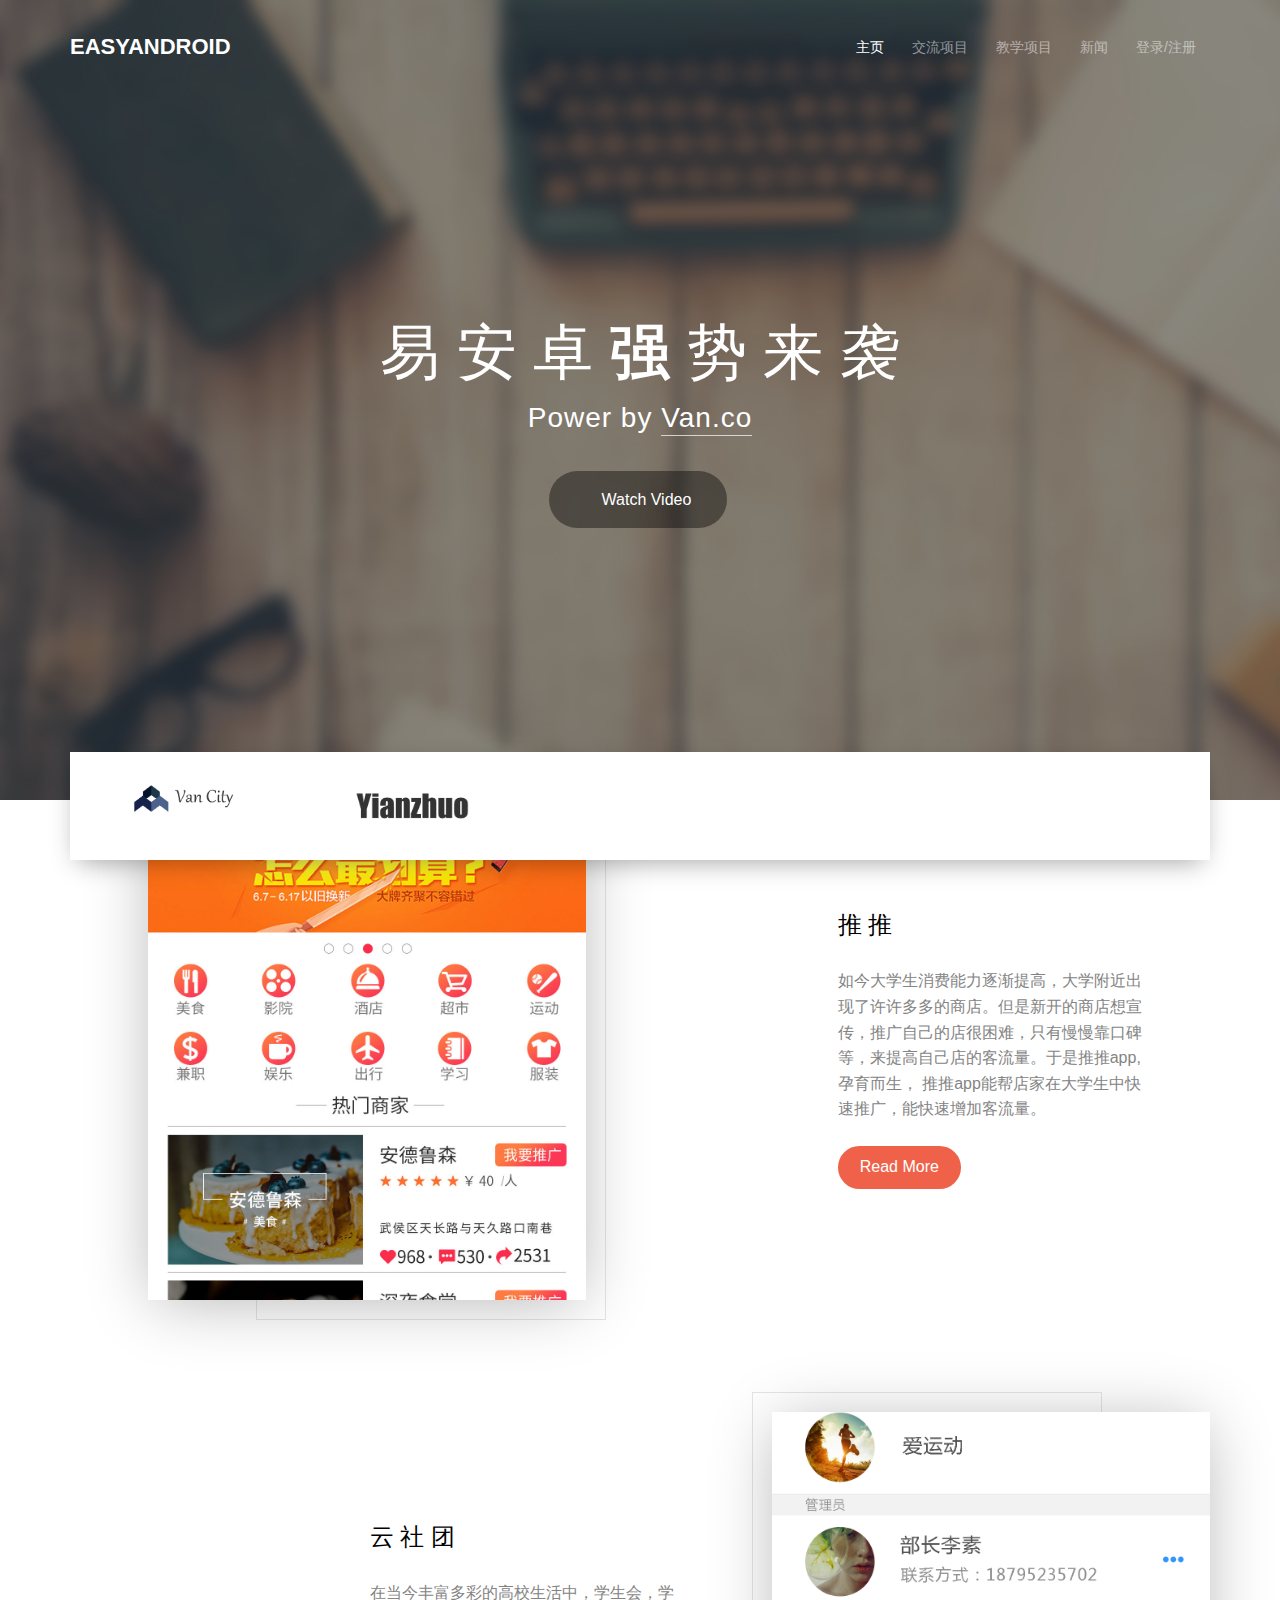
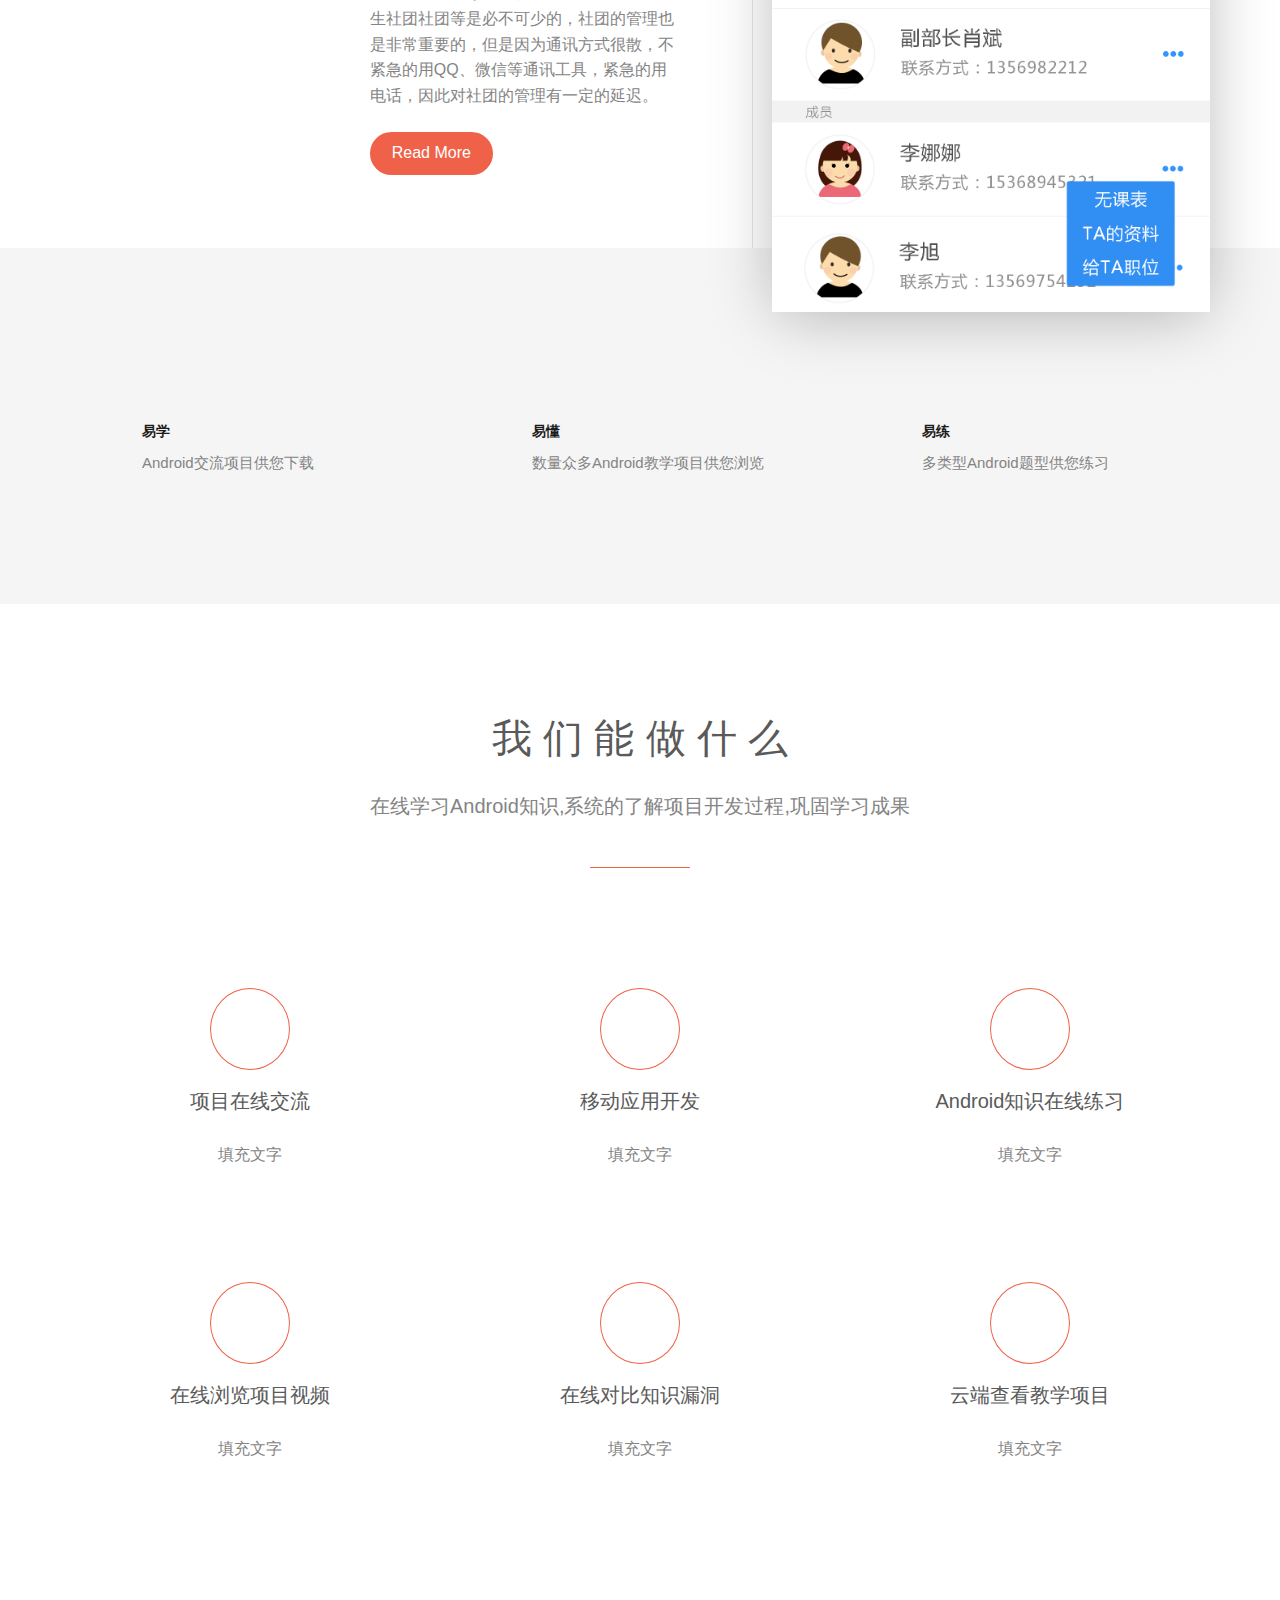
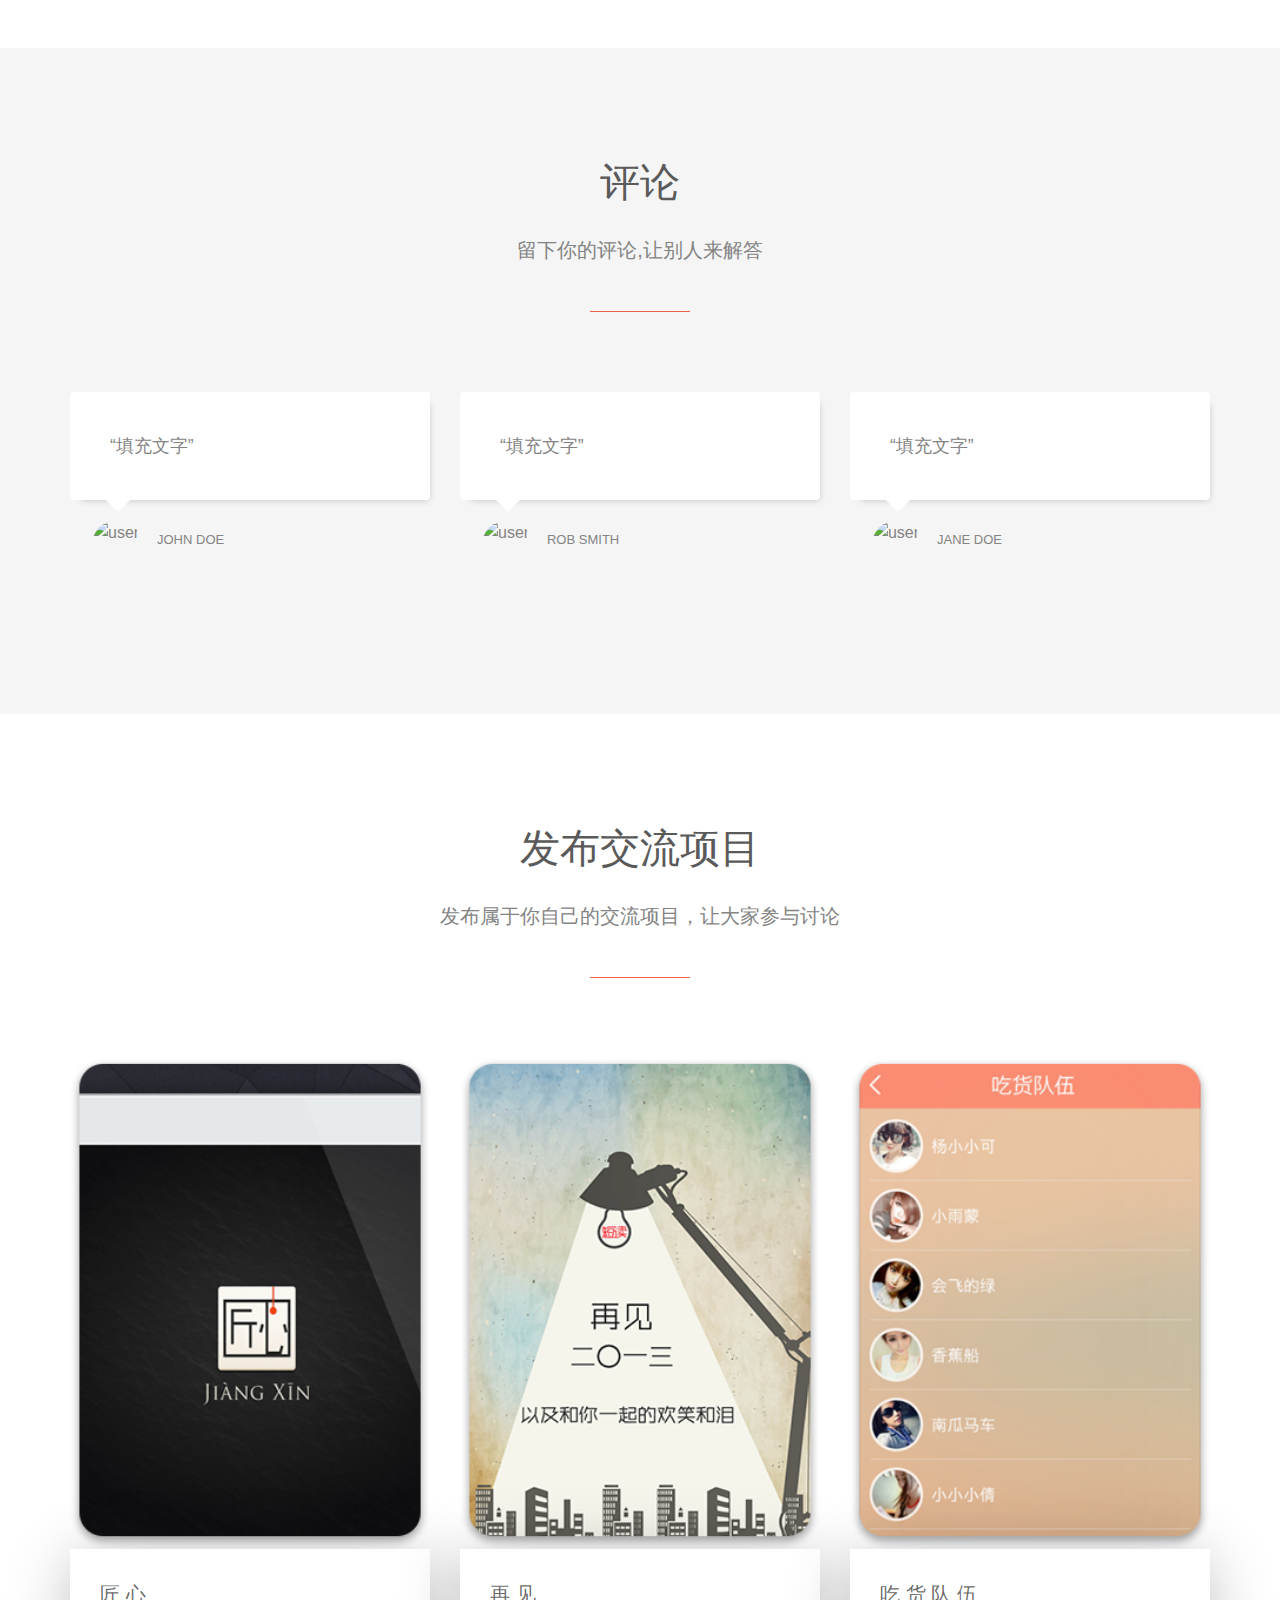
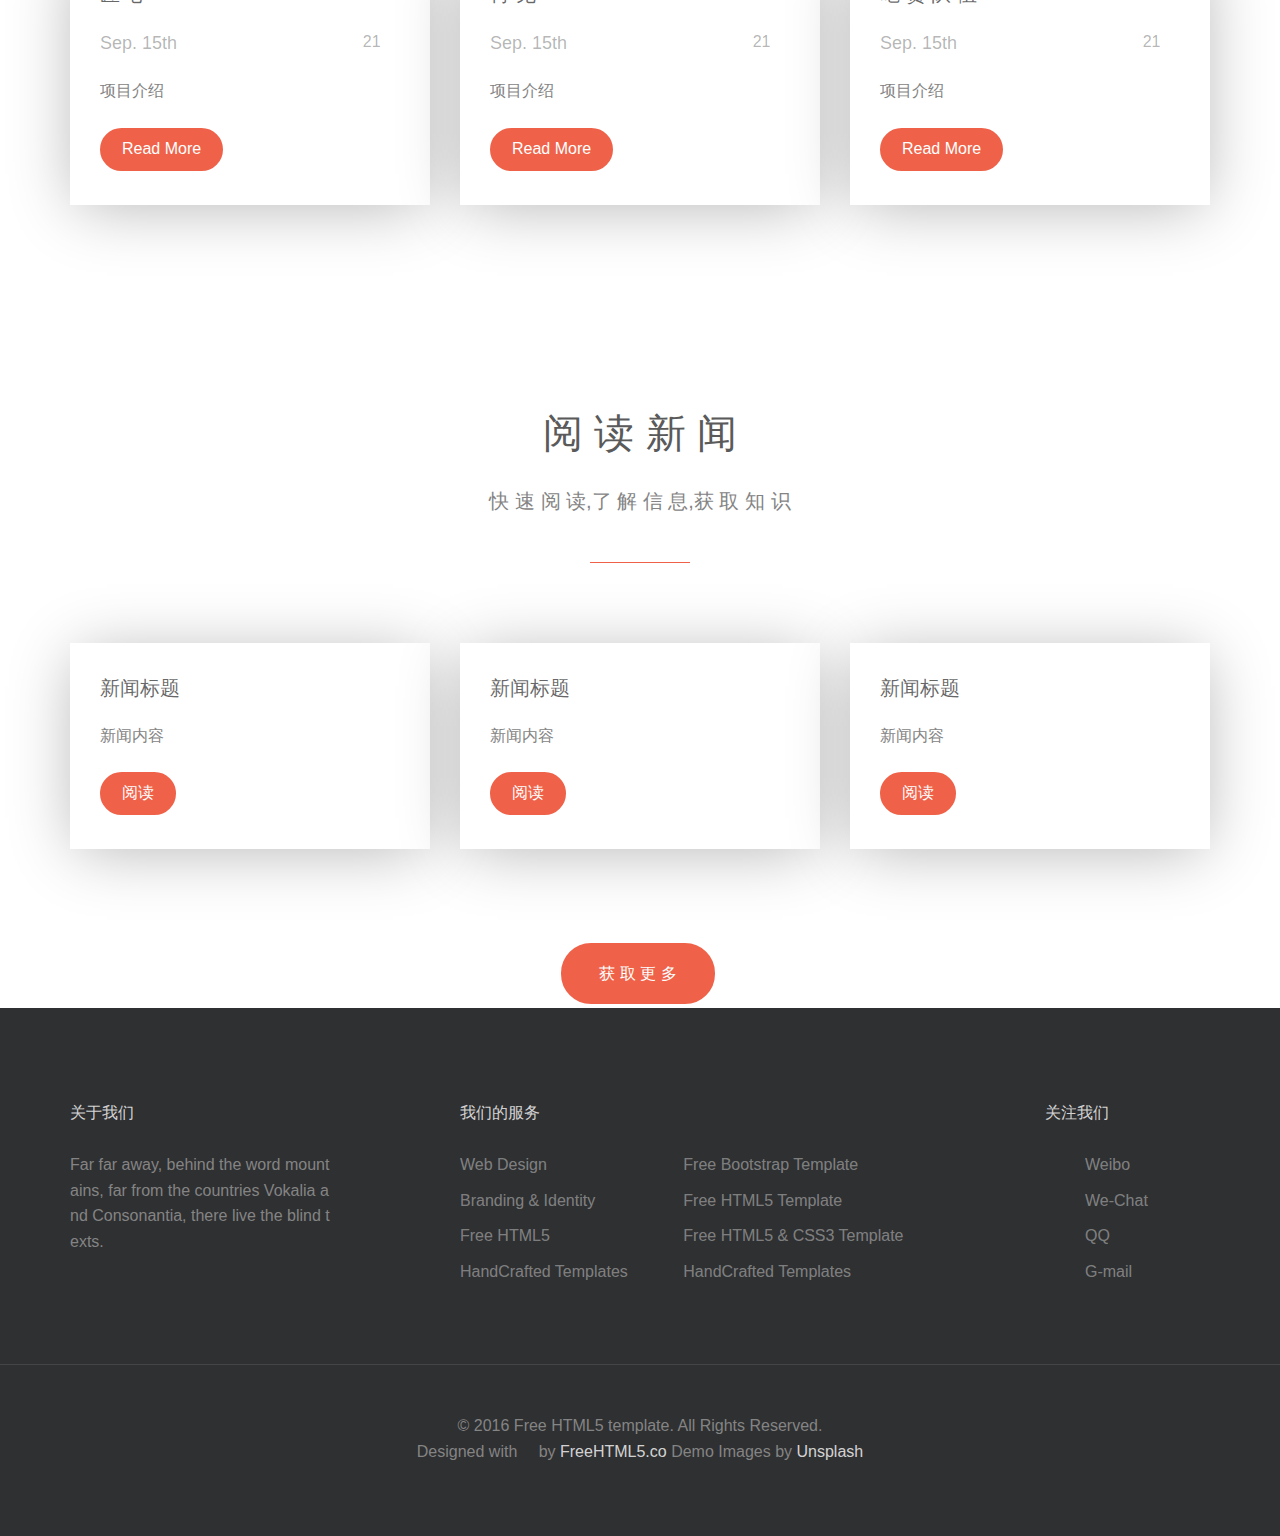
==== commit 96650329: "hahaha" ====
--- a/new/index.html
+++ b/new/index.html
@@ -7,7 +7,7 @@
 	<head>
 	<meta charset="utf-8">
 	<meta http-equiv="X-UA-Compatible" content="IE=edge">
-	<title>Glow &mdash; 100% Free Fully Responsive HTML5 Template by FREEHTML5.co</title>
+	<title>Easy Android</title>
 	<meta name="viewport" content="width=device-width, initial-scale=1">
 	<meta name="description" content="Free HTML5 Template by FREEHTML5.CO" />
 	<meta name="keywords" content="free html5, free template, free bootstrap, html5, css3, mobile first, responsive" />
@@ -78,21 +78,21 @@
 						<nav id="fh5co-menu-wrap" role="navigation">
 							<ul class="sf-menu" id="fh5co-primary-menu">
 								<li class="active">
-									<a href="index.html">Home</a>
+									<a href="index.html">主页</a>
 								</li>
 								<li>
-									<a href="portfolio.html" class="fh5co-sub-ddown">Work</a>
+									<a href="portfolio.html" class="fh5co-sub-ddown">交流项目</a>
 									<ul class="fh5co-sub-menu">
-										<li><a href="http://freehtml5.co/preview/?item=build-free-html5-bootstrap-template" target="_blank">Build</a></li>
-										<li><a href="http://freehtml5.co/preview/?item=work-free-html5-template-bootstrap" target="_blank">Work</a></li>
-										<li><a href="http://freehtml5.co/preview/?item=light-free-html5-template-bootstrap" target="_blank">Light</a></li>
-										<li><a href="http://freehtml5.co/preview/?item=relic-free-html5-template-using-bootstrap" target="_blank">Relic</a></li>
-										<li><a href="http://freehtml5.co/preview/?item=display-free-html5-template-using-bootstrap" target="_blank">Display</a></li>
-										<li><a href="http://freehtml5.co/preview/?item=sprint-free-html5-template-bootstrap" target="_blank">Sprint</a></li>
+										<li><a href="http://freehtml5.co/preview/?item=build-free-html5-bootstrap-template" target="_blank">美食类</a></li>
+										<li><a href="http://freehtml5.co/preview/?item=work-free-html5-template-bootstrap" target="_blank">社交类</a></li>
+										<li><a href="http://freehtml5.co/preview/?item=light-free-html5-template-bootstrap" target="_blank">商业类</a></li>
+										<!--<li><a href="http://freehtml5.co/preview/?item=relic-free-html5-template-using-bootstrap" target="_blank">Relic</a></li>-->
+										<!--<li><a href="http://freehtml5.co/preview/?item=display-free-html5-template-using-bootstrap" target="_blank">Display</a></li>-->
+										<!--<li><a href="http://freehtml5.co/preview/?item=sprint-free-html5-template-bootstrap" target="_blank">Sprint</a></li>-->
 									</ul>
 								</li>
 								<li>
-									<a href="project_teach.html" class="fh5co-sub-ddown">Services</a>
+									<a href="services.html" class="fh5co-sub-ddown">教学项目</a>
 									 <ul class="fh5co-sub-menu">
 									 	<li><a href="left-sidebar.html">Web Development</a></li>
 									 	<li><a href="right-sidebar.html">Branding &amp; Identity</a></li>
@@ -112,9 +112,9 @@
 										<li><a href="#">Photography</a></li> 
 									</ul>
 								</li>
-								<li><a href="about.html">About</a></li>
-								<li><a href="blog.html">Blog</a></li>
-								<li><a href="login.html">Contact</a></li>
+								<!--<li><a href="about.html">About</a></li>-->
+								<li><a href="blog.html">新闻</a></li>
+								<li><a href="contact.html">登录/注册</a></li>
 							</ul>
 						</nav>
 					</div>
@@ -128,7 +128,7 @@
 			<div class="fh5co-cover text-center" data-stellar-background-ratio="0.5" style="background-image: url(images/background1.jpg);">
 				<div class="desc animate-box">
 					<!--<h2>Easy Android <strong>Good</strong> Things</h2>-->
-					<h2>易 安 卓 <strong>好</strong> 东 西 </h2>
+					<h2>易 安 卓 <strong>强</strong> 势 来 袭</h2>
 					<!--<span>Lovely Crafted by <a href="http://frehtml5.co/" target="_blank" class="fh5co-site-name">FREEHTML5.co</a></span>-->
 					<span>Power by <a href="http://frehtml5.co/" target="_blank" class="fh5co-site-name">Van.co</a></span>
 					<p><a class="btn btn-primary btn-lg popup-vimeo btn-video" href="https://vimeo.com/channels/staffpicks/93951774"><i class="icon-play"></i> Watch Video</a></p>
@@ -143,12 +143,12 @@
 					<div class="wrap">
 						<div class="partner animate-box">
 							<div class="inner">
-								<img class="img-responsive" src="images/logo-1.png" alt="">
+								<img class="img-responsive" src="images/logo-8.png" alt="">
 							</div>
 						</div>
 						<div class="partner animate-box">
 							<div class="inner">
-								<img class="img-responsive" src="images/logo-2.png" alt="">
+								<img class="img-responsive" src="images/logo-7.png" alt="">
 							</div>
 						</div>
 						<div class="partner animate-box">
@@ -185,7 +185,7 @@
 									<p>如今大学生消费能力逐渐提高，大学附近出现了许许多多的商店。但是新开的商店想宣传，推广自己的店很困难，只有慢慢靠口碑等，来提高自己店的客流量。于是推推app,孕育而生，
 										推推app能帮店家在大学生中快速推广，能快速增加客流量。
 									</p>
-									<p><a class="btn btn-primary" href="#">Learn More</a></p>
+									<p><a class="btn btn-primary" href="#">Read More</a></p>
 								</div>
 							</div>
 						</div>
@@ -196,11 +196,11 @@
 								<div class="half-inner half-inner2" style="background-image:url(images/chengyuan.png);">
 								</div>
 							</div>
-							<div class="col-md-6 col-md-pull-6 animate-box">
+							<div class="col-md-16 col-md-pull-6 animate-box">
 								<div class="desc desc2">
 									<h3><a href="#">云 社 团</a></h3>
-									<p>在当今丰富多彩的高校生活中，学生会，学生社团社团等是必不可少的，社团的管理也是非常重要的，但是因为通讯方式很散，不紧急的用QQ、微信等通讯工具，紧急的用电话，因此对社团的管理有一定的延迟。针对这一系列的问题，应用这一潜在需求，我们准备为社团管理开发一款APP，方便社团管理和提高社团的管理效率。</p>
-									<p><a class="btn btn-primary" href="#">Learn More</a></p>
+									<p>在当今丰富多彩的高校生活中，学生会，学生社团社团等是必不可少的，社团的管理也是非常重要的，但是因为通讯方式很散，不紧急的用QQ、微信等通讯工具，紧急的用电话，因此对社团的管理有一定的延迟。</p>
+									<p><a class="btn btn-primary" href="#">Read More</a></p>
 								</div>
 							</div>
 						</div>
@@ -218,8 +218,8 @@
 									<i class="icon-laptop"></i>
 								</span>
 								<div class="feature-copy">
-									<h3>Retina Ready</h3>
-									<p>Facilis ipsum reprehenderit nemo molestias. Aut cum mollitia reprehenderit.</p>
+									<h3>易学</h3>
+									<p>Android交流项目供您下载</p>
 								</div>
 							</div>
 
@@ -231,8 +231,8 @@
 									<i class="icon-mobile"></i>
 								</span>
 								<div class="feature-copy">
-									<h3>Responsive Layout</h3>
-									<p>Facilis ipsum reprehenderit nemo molestias. Aut cum mollitia reprehenderit.</p>
+									<h3>易懂</h3>
+									<p>数量众多Android教学项目供您浏览</p>
 								</div>
 							</div>
 
@@ -243,8 +243,8 @@
 									<i class="icon-browser"></i>
 								</span>
 								<div class="feature-copy">
-									<h3>Clean &amp; Minimal</h3>
-									<p>Facilis ipsum reprehenderit nemo molestias. Aut cum mollitia reprehenderit.</p>
+									<h3>易练</h3>
+									<p>多类型Android题型供您练习</p>
 								</div>
 							</div>
 						</div>
@@ -257,8 +257,8 @@
 			<div class="container">
 				<div class="row">
 					<div class="col-md-8 col-md-offset-2 text-center heading-section animate-box">
-						<h3>What We Do</h3>
-						<p>Lorem ipsum dolor sit amet, consectetur adipisicing elit. Velit est facilis maiores, perspiciatis accusamus asperiores sint consequuntur debitis.</p>
+						<h3>我 们 能 做 什 么</h3>
+						<p>在线学习Android知识,系统的了解项目开发过程,巩固学习成果</p>
 					</div>
 				</div>
 			</div>
@@ -267,43 +267,43 @@
 					<div class="col-md-4 col-sm-4">
 						<div class="services animate-box">
 							<span><i class="icon-browser"></i></span>
-							<h3>Web Development</h3>
-							<p>Far far away, behind the word mountains, far from the countries Vokalia and Consonantia, there live the blind texts.</p>
+							<h3>项目在线交流</h3>
+							<p>填充文字</p>
 						</div>
 					</div>
 					<div class="col-md-4 col-sm-4">
 						<div class="services animate-box">
 							<span><i class="icon-mobile"></i></span>
-							<h3>Mobile Apps</h3>
-							<p>Far far away, behind the word mountains, far from the countries Vokalia and Consonantia, there live the blind texts.</p>
+							<h3>移动应用开发</h3>
+							<p>填充文字</p>
 						</div>
 					</div>
 					<div class="col-md-4 col-sm-4">
 						<div class="services animate-box">
 							<span><i class="icon-tools"></i></span>
-							<h3>UX Design</h3>
-							<p>Far far away, behind the word mountains, far from the countries Vokalia and Consonantia, there live the blind texts.</p>
+							<h3>Android知识在线练习</h3>
+							<p>填充文字</p>
 						</div>
 					</div>
 					<div class="col-md-4 col-sm-4">
 						<div class="services animate-box">
 							<span><i class="icon-video"></i></span>
-							<h3>Video Editing</h3>
-							<p>Far far away, behind the word mountains, far from the countries Vokalia and Consonantia, there live the blind texts.</p>
+							<h3>在线浏览项目视频</h3>
+							<p>填充文字</p>
 						</div>
 					</div>
 					<div class="col-md-4 col-sm-4">
 						<div class="services animate-box">
 							<span><i class="icon-search"></i></span>
-							<h3>SEO Ranking</h3>
-							<p>Far far away, behind the word mountains, far from the countries Vokalia and Consonantia, there live the blind texts.</p>
+							<h3>在线对比知识漏洞</h3>
+							<p>填充文字</p>
 						</div>
 					</div>
 					<div class="col-md-4 col-sm-4">
 						<div class="services animate-box">
 							<span><i class="icon-cloud"></i></span>
-							<h3>Cloud Based Apps</h3>
-							<p>Far far away, behind the word mountains, far from the countries Vokalia and Consonantia, there live the blind texts.</p>
+							<h3>云端查看教学项目</h3>
+							<p>填充文字</p>
 						</div>
 					</div>
 				</div>
@@ -316,8 +316,8 @@
 			<div class="container">
 				<div class="row">
 					<div class="col-md-8 col-md-offset-2 text-center heading-section animate-box">
-						<h3>Happy Clients</h3>
-						<p>Lorem ipsum dolor sit amet, consectetur adipisicing elit. Velit est facilis maiores, perspiciatis accusamus asperiores sint consequuntur debitis.</p>
+						<h3>评论</h3>
+						<p>留下你的评论,让别人来解答</p>
 					</div>
 				</div>
 			</div>
@@ -326,7 +326,7 @@
 					<div class="col-md-4 animate-box">
 						<div class="testimony">
 							<blockquote>
-								&ldquo;If you’re looking for a top quality hotel look no further. We were upgraded free of charge to the Premium Suite, thanks so much&rdquo;
+								&ldquo;填充文字&rdquo;
 							</blockquote>
 							<figure>
 								<img class="img-responsive" src="images/person_1.jpg" alt="user">
@@ -337,7 +337,7 @@
 					<div class="col-md-4 animate-box">
 						<div class="testimony">
 							<blockquote>
-								&ldquo;Me and my wife had a delightful weekend get away here, the staff were so friendly and attentive. Highly Recommended&rdquo;
+								&ldquo;填充文字&rdquo;
 							</blockquote>
 							<figure>
 								<img class="img-responsive" src="images/person_2.jpg" alt="user">
@@ -348,7 +348,7 @@
 					<div class="col-md-4 animate-box">
 						<div class="testimony">
 							<blockquote>
-								&ldquo;If you’re looking for a top quality hotel look no further. We were upgraded free of charge to the Premium Suite, thanks so much&rdquo;
+								&ldquo;填充文字&rdquo;
 							</blockquote>
 							<figure>
 								<img class="img-responsive" src="images/person_3.jpg" alt="user">
@@ -366,8 +366,8 @@
 			<div class="container">
 				<div class="row">
 					<div class="col-md-8 col-md-offset-2 text-center heading-section animate-box">
-						<h3>Recent From Blog</h3>
-						<p>Lorem ipsum dolor sit amet, consectetur adipisicing elit. Velit est facilis maiores, perspiciatis accusamus asperiores sint consequuntur debitis.</p>
+						<h3>发布交流项目</h3>
+						<p>发布属于你自己的交流项目，让大家参与讨论</p>
 					</div>
 				</div>
 			</div>
@@ -375,13 +375,13 @@
 				<div class="row row-bottom-padded-md">
 					<div class="col-lg-4 col-md-4">
 						<div class="fh5co-blog animate-box">
-							<a href="#"><img class="img-responsive" src="images/blog-1.jpg" alt=""></a>
+							<a href="#"><img class="img-responsive" src="images/copy.png" alt=""></a>
 							<div class="blog-text">
 								<div class="prod-title">
-									<h3><a href=""#>45 Minimal Worksspace Rooms for Web Savvys</a></h3>
+									<h3><a href=""#>匠 心</a></h3>
 									<span class="posted_by">Sep. 15th</span>
 									<span class="comment"><a href="">21<i class="icon-bubble2"></i></a></span>
-									<p>Far far away, behind the word mountains, far from the countries Vokalia and Consonantia, there live the blind texts.</p>
+									<p>项目介绍</p>
 									<a href="#" class="btn btn-primary">Read More</a>
 								</div>
 							</div> 
@@ -389,13 +389,13 @@
 					</div>
 					<div class="col-lg-4 col-md-4">
 						<div class="fh5co-blog animate-box">
-							<a href="#"><img class="img-responsive" src="images/blog-2.jpg" alt=""></a>
+							<a href="#"><img class="img-responsive" src="images/copy2.png" alt=""></a>
 							<div class="blog-text">
 								<div class="prod-title">
-									<h3><a href=""#>45 Minimal Worksspace Rooms for Web Savvys</a></h3>
+									<h3><a href=""#>再 见</a></h3>
 									<span class="posted_by">Sep. 15th</span>
 									<span class="comment"><a href="">21<i class="icon-bubble2"></i></a></span>
-									<p>Far far away, behind the word mountains, far from the countries Vokalia and Consonantia, there live the blind texts.</p>
+									<p>项目介绍</p>
 									<a href="#" class="btn btn-primary">Read More</a>
 								</div>
 							</div> 
@@ -403,13 +403,13 @@
 					</div>
 					<div class="col-lg-4 col-md-4">
 						<div class="fh5co-blog animate-box">
-							<a href="#"><img class="img-responsive" src="images/blog-3.jpg" alt=""></a>
+							<a href="#"><img class="img-responsive" src="images/copy3.png" alt=""></a>
 							<div class="blog-text">
 								<div class="prod-title">
-									<h3><a href=""#>45 Minimal Worksspace Rooms for Web Savvys</a></h3>
+									<h3><a href=""#>吃 货 队 伍</a></h3>
 									<span class="posted_by">Sep. 15th</span>
 									<span class="comment"><a href="">21<i class="icon-bubble2"></i></a></span>
-									<p>Far far away, behind the word mountains, far from the countries Vokalia and Consonantia, there live the blind texts.</p>
+									<p>项目介绍</p>
 									<a href="#" class="btn btn-primary">Read More</a>
 								</div>
 							</div> 
@@ -419,17 +419,76 @@
 
 			</div>
 		</div>
+
+
+
+			<div id="fh5co-new-section">
+				<div class="container">
+					<div class="row">
+						<div class="col-md-8 col-md-offset-2 text-center heading-section animate-box">
+							<h3>阅 读 新 闻</h3>
+							<p>快 速 阅 读,了 解 信 息,获 取 知 识</p>
+						</div>
+					</div>
+				</div>
+				<div class="container">
+					<div class="row row-bottom-padded-md">
+						<div class="col-lg-4 col-md-4">
+							<div class="fh5co-blog animate-box">
+								<a href="#"><img class="img-responsive" src="images/blog-2.jpg" alt=""></a>
+								<div class="blog-text">
+									<div class="prod-title">
+										<h3><a href=""#>新闻标题</a></h3>
+										<p>新闻内容</p>
+										<a href="#" class="btn btn-primary">阅读</a>
+									</div>
+								</div>
+							</div>
+						</div>
+						<div class="col-lg-4 col-md-4">
+							<div class="fh5co-blog animate-box">
+								<a href="#"><img class="img-responsive" src="images/blog-2.jpg" alt=""></a>
+								<div class="blog-text">
+									<div class="prod-title">
+										<h3><a href=""#>新闻标题</a></h3>
+										<p>新闻内容</p>
+										<a href="#" class="btn btn-primary">阅读</a>
+									</div>
+								</div>
+							</div>
+						</div>
+						<div class="col-lg-4 col-md-4">
+							<div class="fh5co-blog animate-box">
+								<a href="#"><img class="img-responsive" src="images/blog-2.jpg" alt=""></a>
+								<div class="blog-text">
+									<div class="prod-title">
+										<h3><a href=""#>新闻标题</a></h3>
+										<p>新闻内容</p>
+										<a href="#" class="btn btn-primary">阅读</a>
+									</div>
+								</div>
+							</div>
+						</div>
+					</div>
+					<div class="row">
+						<div class="col-md-4 col-md-offset-4 text-center animate-box">
+							<a href="#" class="btn btn-primary btn-lg">获 取 更 多</a>
+						</div>
+					</div>
+				</div>
+				</div>
+			</div>
 		<!-- fh5co-blog-section -->
 		<footer>
 			<div id="footer">
 				<div class="container">
 					<div class="row">
 						<div class="col-md-3 col-sm-12 col-sm-push-0 col-xs-12 col-xs-push-0">
-							<h3>About Us</h3>
+							<h3>关于我们</h3>
 							<p>Far far away, behind the word mountains, far from the countries Vokalia and Consonantia, there live the blind texts. </p>
 						</div>
 						<div class="col-md-6 col-md-push-1 col-sm-12 col-sm-push-0 col-xs-12 col-xs-push-0">
-							<h3>Our Services</h3>
+							<h3>我们的服务</h3>
 							<ul class="float">
 								<li><a href="#">Web Design</a></li>
 								<li><a href="#">Branding &amp; Identity</a></li>
@@ -446,12 +505,12 @@
 						</div>
 
 						<div class="col-md-2 col-md-push-1 col-sm-12 col-sm-push-0 col-xs-12 col-xs-push-0">
-							<h3>Follow Us</h3>
+							<h3>关注我们</h3>
 							<ul class="fh5co-social">
-								<li><a href="#"><i class="icon-twitter2"></i> Twitter</a></li>
-								<li><a href="#"><i class="icon-facebook2"></i> Facebook</a></li>
-								<li><a href="#"><i class="icon-google-plus2"></i> Google Plus</a></li>
-								<li><a href="#"><i class="icon-instagram2"></i> Instagram</a></li>
+								<li><a href="#"><i class="icon-sina-weibo"></i> Weibo</a></li>
+								<li><a href="#"><i class="icon-chat2"></i> We-Chat</a></li>
+								<li><a href="#"><i class="icon-qq"></i> QQ</a></li>
+								<li><a href="#"><i class="icon-mail"></i>G-mail</a></li>
 							</ul>
 						</div>
 					</div>
--- a/new/css/style.css
+++ b/new/css/style.css
@@ -131,7 +131,7 @@
     padding: 3em 0;
   }
 }
-  .fh5co-cover .desc {
+.fh5co-cover .desc {
   top: 50%;
   position: absolute;
   width: 100%;
@@ -856,8 +856,8 @@
   }
 }
 #fh5co-work .work {
-  width: 100%;
-  float: left;
+  width: 80%;
+  float: right;
   margin-bottom: 7em;
 }
 #fh5co-work .work .half-inner {
@@ -865,7 +865,7 @@
   background-position: center center;
   position: relative;
   height: 500px;
-  width: 135%;
+  width: 100%;
   -webkit-box-shadow: 0px 6px 62px -6px rgba(0, 0, 0, 0.3);
   -moz-box-shadow: 0px 6px 62px -6px rgba(0, 0, 0, 0.3);
   -ms-box-shadow: 0px 6px 62px -6px rgba(0, 0, 0, 0.3);
